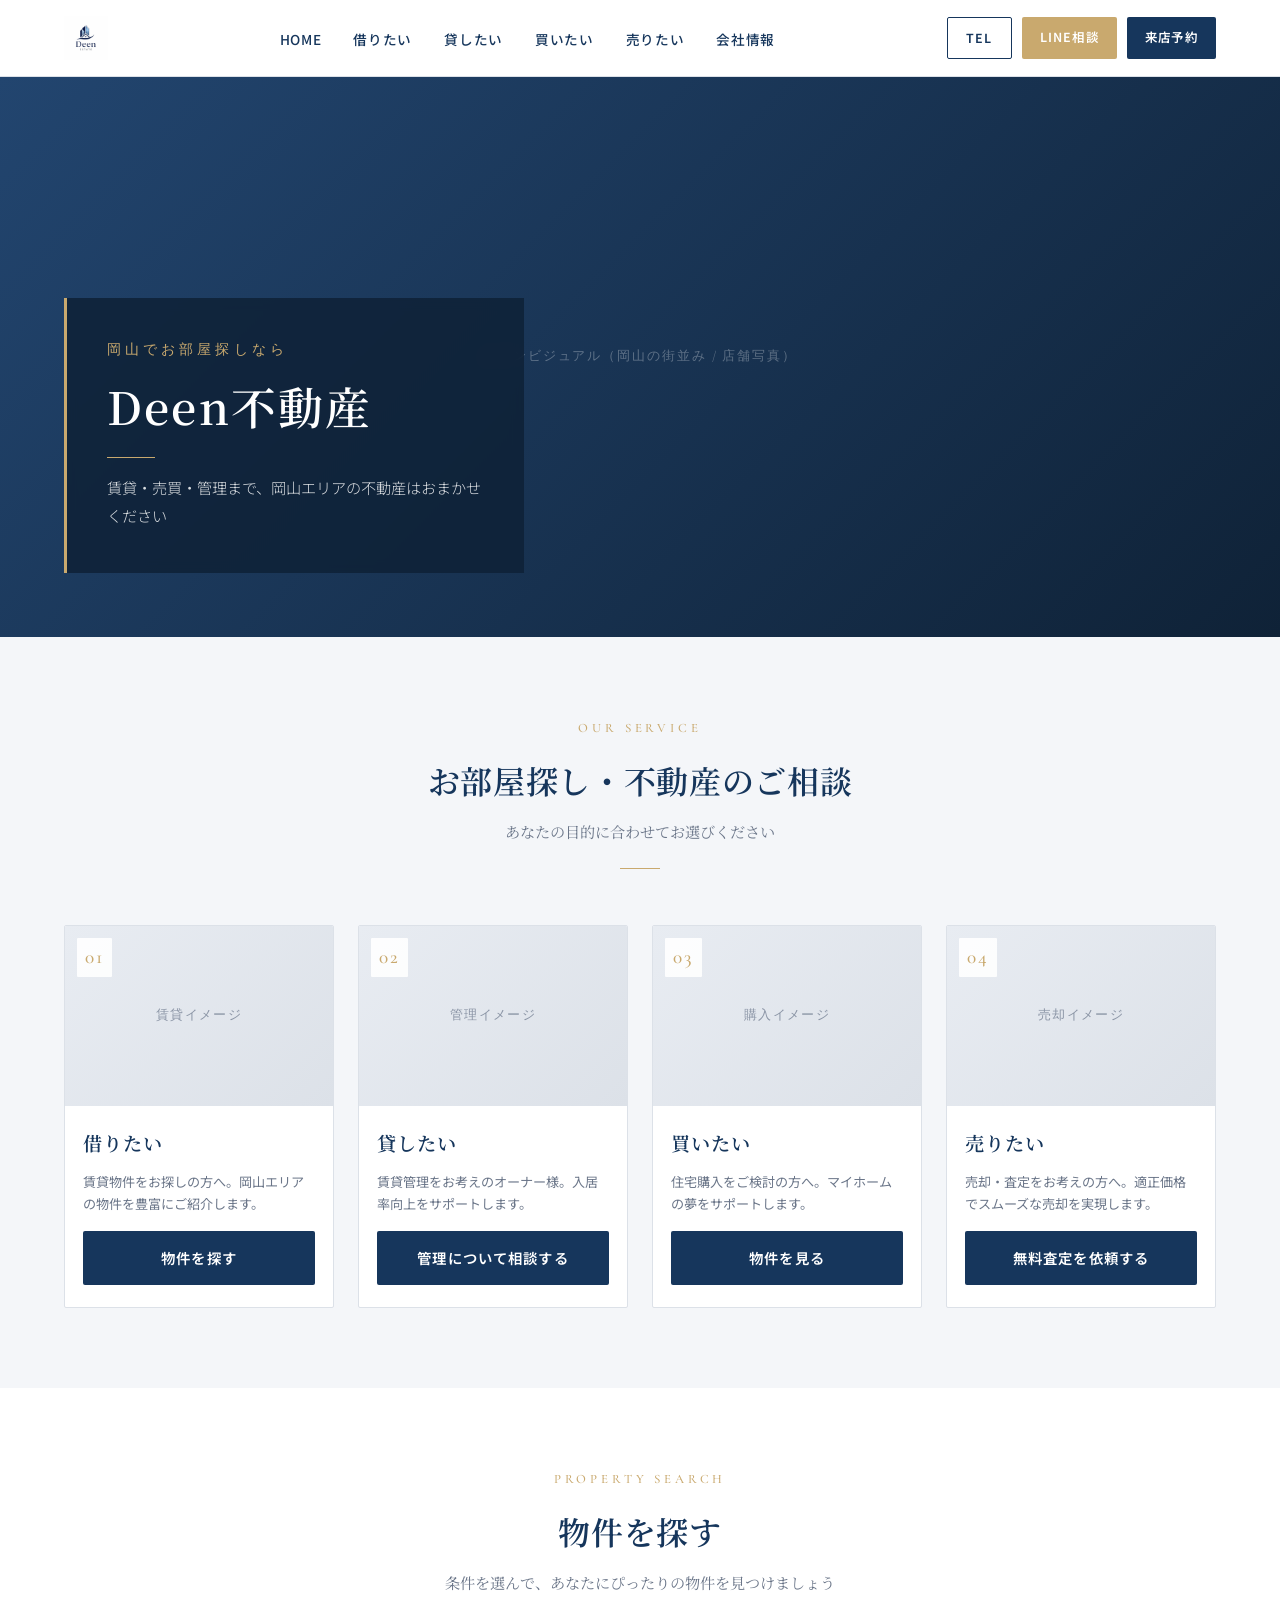
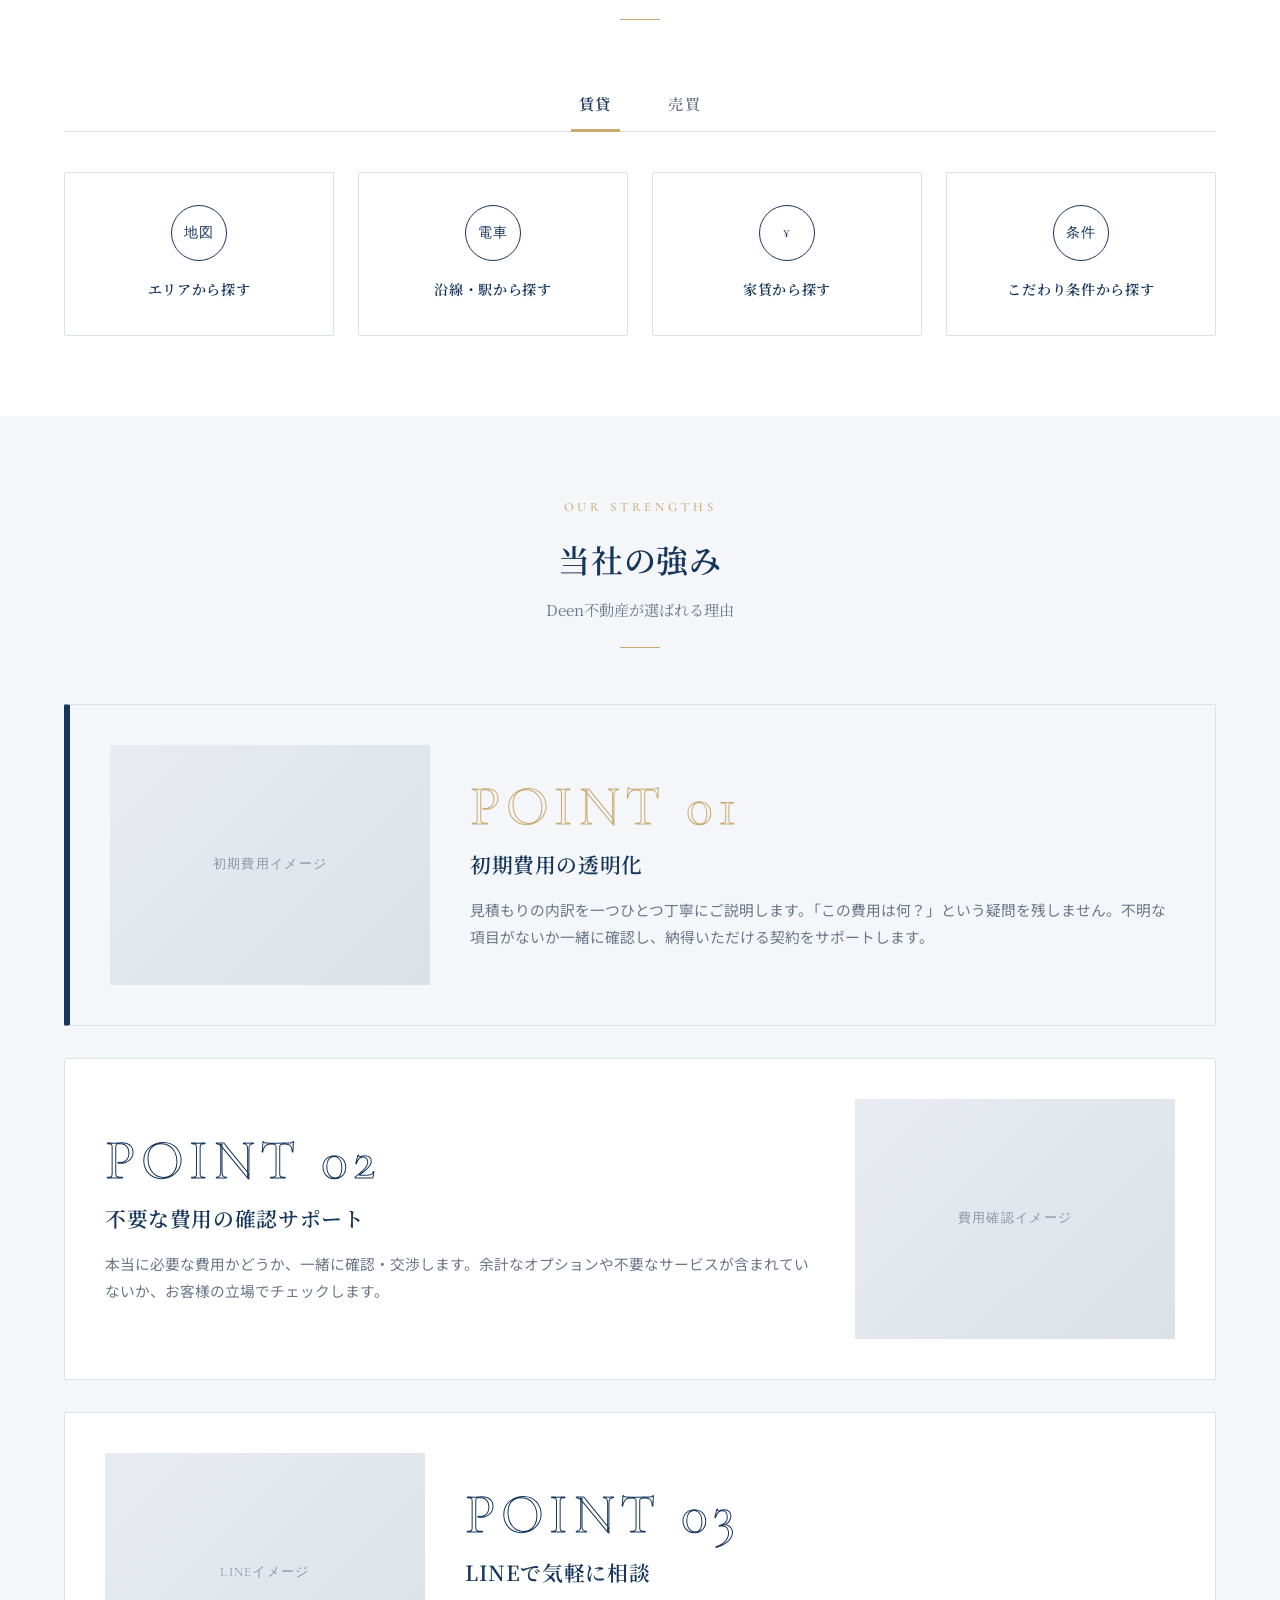
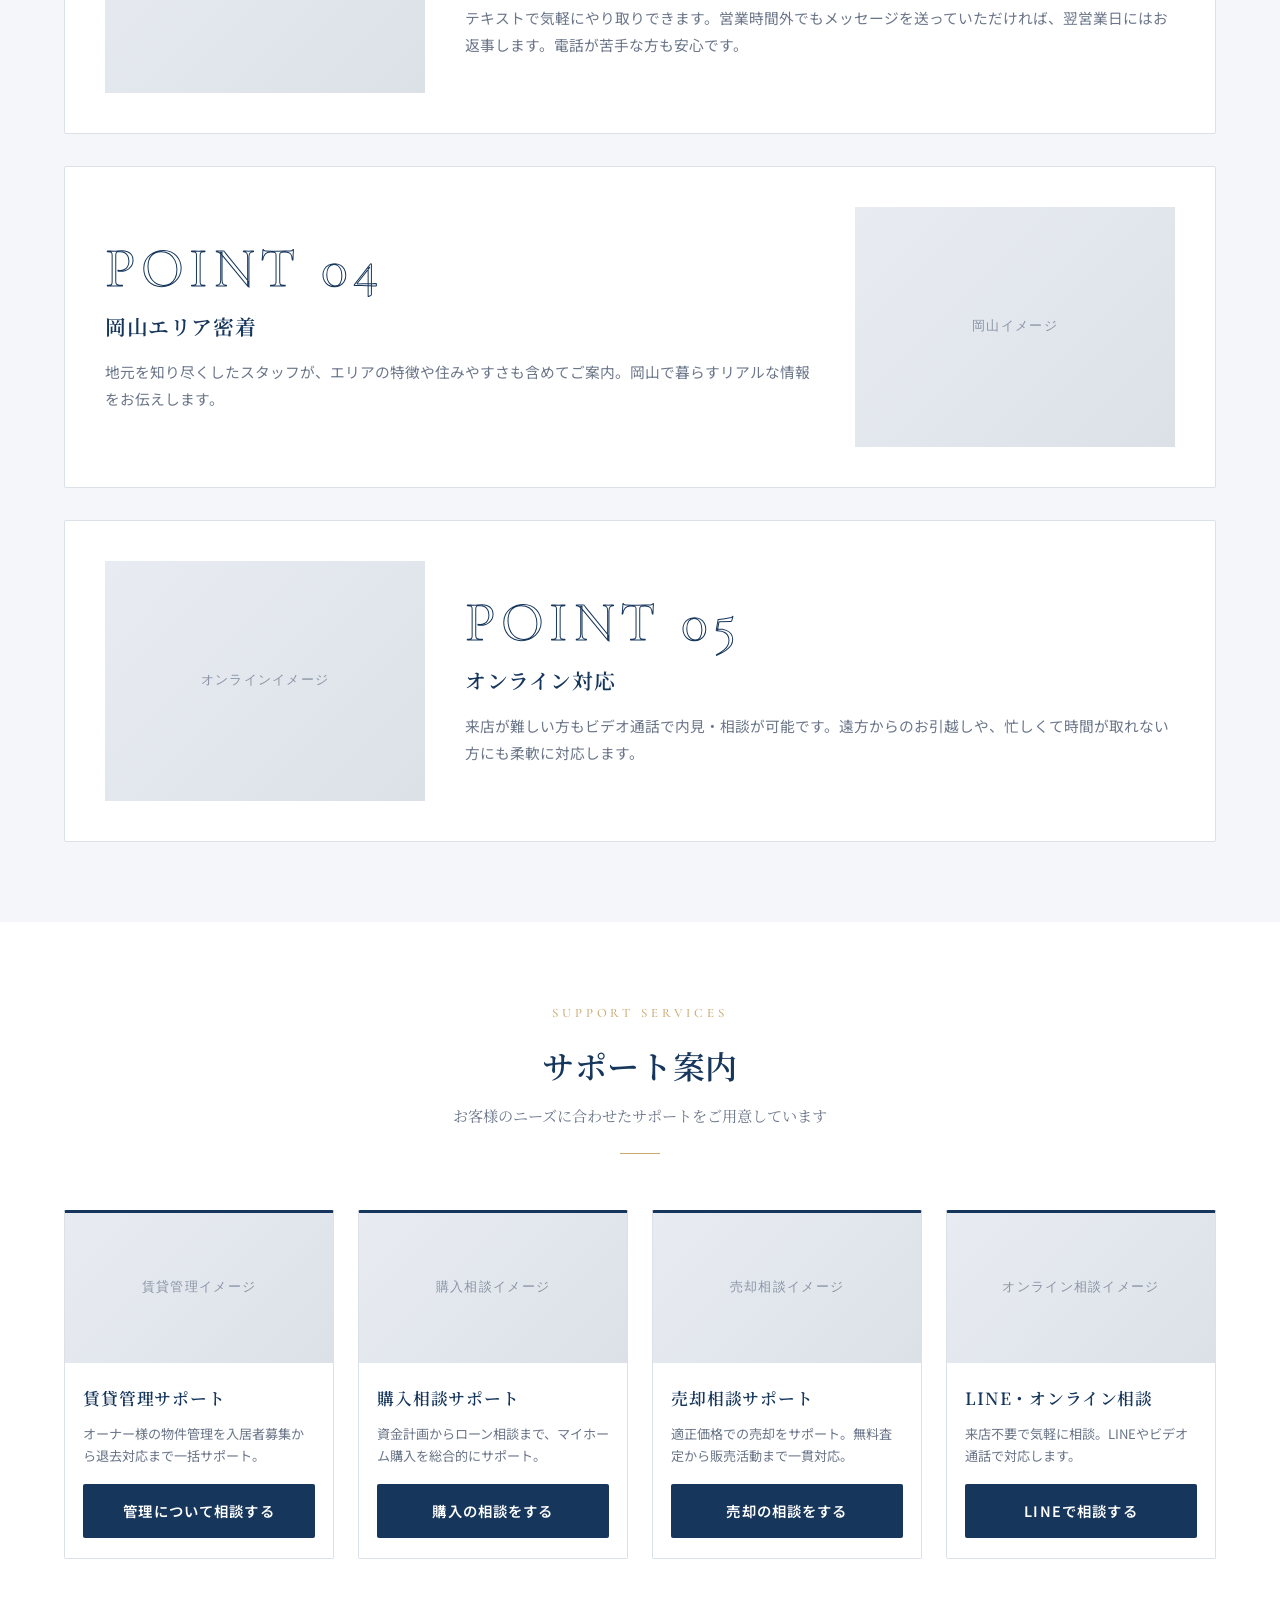
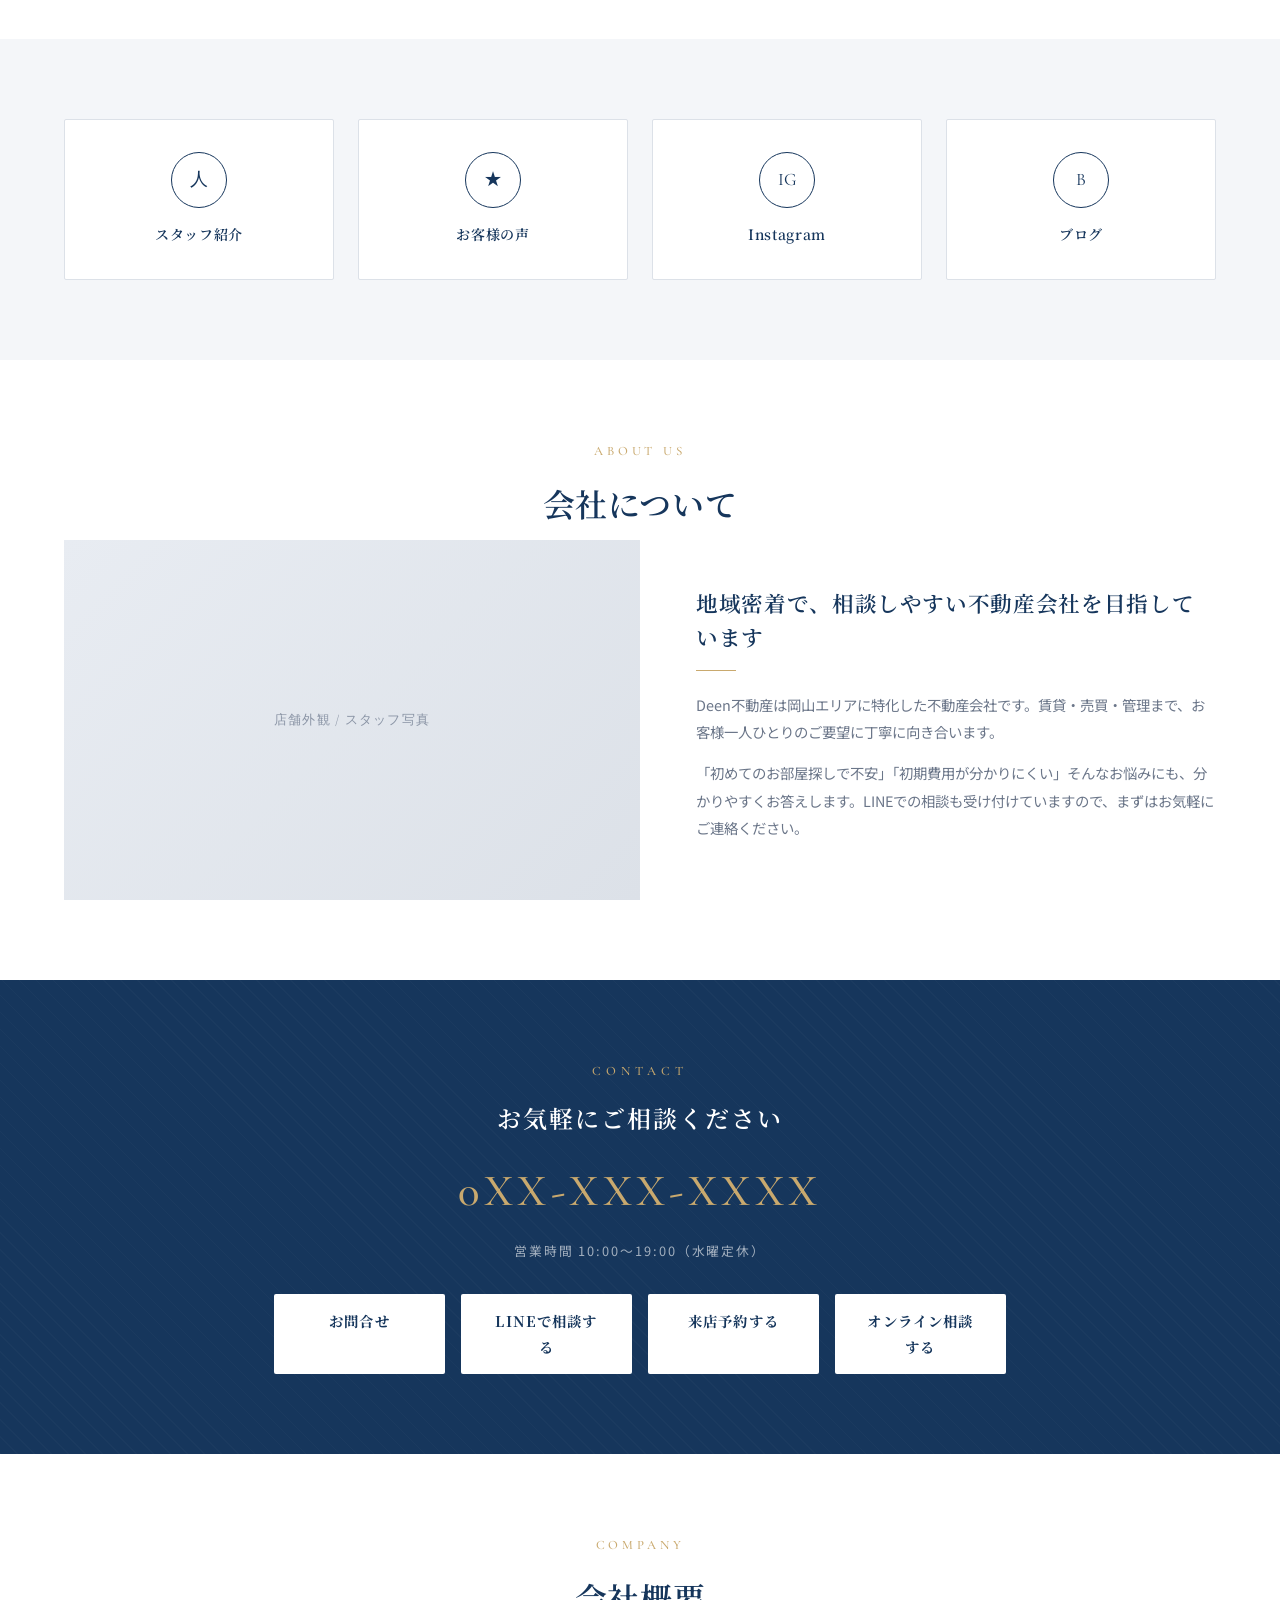
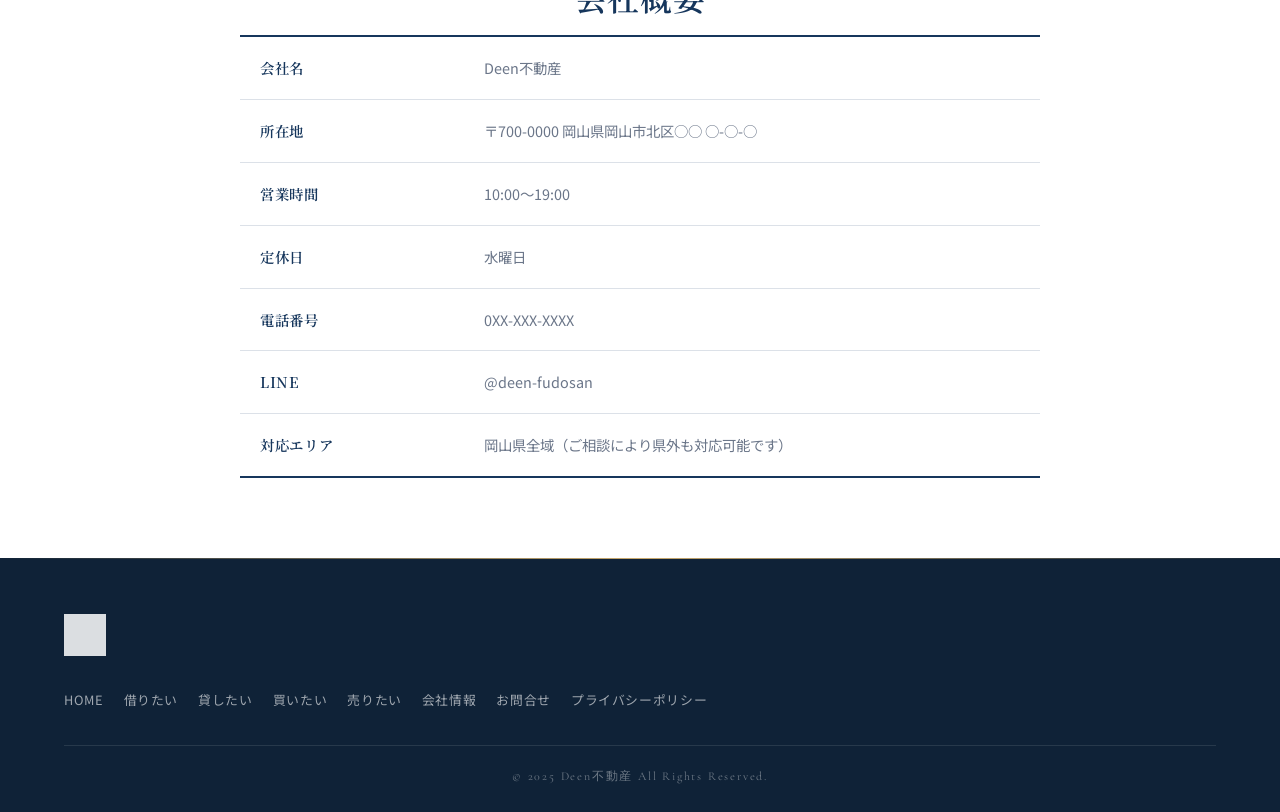
==== index.html @ 6f4b0ab5 "Deen不動産HPフェーズ2完了：Pattern A デザイン全ページ適用 - モノクロワイヤーフレーム（フェーズ1）をベースに、Pattern A「信頼の紺」Corporate Navyデザインを全" ====
<!DOCTYPE html>
<html lang="ja">
<head>
  <meta charset="UTF-8">
  <meta name="viewport" content="width=device-width, initial-scale=1.0">
  <title>Deen不動産 | 岡山エリアの賃貸・売買・管理</title>
  <meta name="description" content="岡山エリア特化の不動産会社Deen不動産。賃貸・売買・管理まで、初期費用の透明化とLINEで気軽に相談できる安心サポート。">
  <link rel="preconnect" href="https://fonts.googleapis.com">
  <link rel="preconnect" href="https://fonts.gstatic.com" crossorigin>
  <link href="https://fonts.googleapis.com/css2?family=Cormorant+Garamond:wght@400;500;600&family=Noto+Sans+JP:wght@300;400;500;700&family=Noto+Serif+JP:wght@400;500;600;700&display=swap" rel="stylesheet">
  <link rel="stylesheet" href="css/style.css">
</head>
<body>

  <!-- ========== HEADER ========== -->
  <header class="header">
    <input type="checkbox" id="hamburger" class="hamburger-toggle">
    <div class="header__inner">
      <a href="index.html" class="header__logo">
        <img src="logo.jpg" alt="Deen不動産">
      </a>
      <nav class="header__nav">
        <ul>
          <li><a href="index.html">HOME</a></li>
          <li><a href="rent.html">借りたい</a></li>
          <li><a href="#">貸したい</a></li>
          <li><a href="buy.html">買いたい</a></li>
          <li><a href="sell.html">売りたい</a></li>
          <li><a href="#company">会社情報</a></li>
        </ul>
      </nav>
      <div class="header__cta">
        <div class="header__cta-list">
          <a href="tel:0000000000" class="btn btn--small btn--secondary">TEL</a>
          <a href="#" class="btn btn--small btn--primary">LINE相談</a>
          <a href="contact.html" class="btn btn--small btn--primary">来店予約</a>
        </div>
      </div>
      <label for="hamburger" class="hamburger-label">
        <span></span>
        <span></span>
        <span></span>
      </label>
    </div>
    <!-- Mobile menu -->
    <div class="mobile-menu">
      <ul class="mobile-menu__nav">
        <li><a href="index.html">HOME</a></li>
        <li><a href="rent.html">借りたい</a></li>
        <li><a href="#">貸したい</a></li>
        <li><a href="buy.html">買いたい</a></li>
        <li><a href="sell.html">売りたい</a></li>
        <li><a href="#company">会社情報</a></li>
      </ul>
      <div class="mobile-menu__cta">
        <a href="tel:0000000000" class="btn btn--secondary">電話で問い合わせる</a>
        <a href="#" class="btn btn--primary">LINEで相談する</a>
        <a href="contact.html" class="btn btn--primary">来店予約する</a>
      </div>
    </div>
  </header>

  <!-- ========== HERO / FIRST VIEW ========== -->
  <section class="hero">
    <div class="hero__image placeholder">メインビジュアル（岡山の街並み / 店舗写真）</div>
    <div class="hero__overlay">
      <p class="hero__catch">岡山でお部屋探しなら</p>
      <h1 class="hero__title">Deen不動産</h1>
      <p class="hero__sub">賃貸・売買・管理まで、岡山エリアの不動産はおまかせください</p>
    </div>
  </section>

  <!-- ========== SELECTION (4 cards) ========== -->
  <section class="section--gray" id="selection">
    <div class="container">
      <h2 class="section-title" data-en="Our Service">お部屋探し・不動産のご相談</h2>
      <p class="section-subtitle">あなたの目的に合わせてお選びください</p>
      <div class="selection__grid">
        <!-- 借りたい -->
        <div class="selection__card">
          <div class="selection__card-image placeholder">賃貸イメージ</div>
          <div class="selection__card-body">
            <h3 class="selection__card-title">借りたい</h3>
            <p class="selection__card-desc">賃貸物件をお探しの方へ。岡山エリアの物件を豊富にご紹介します。</p>
            <a href="rent.html" class="btn btn--primary btn--block">物件を探す</a>
          </div>
        </div>
        <!-- 貸したい -->
        <div class="selection__card">
          <div class="selection__card-image placeholder">管理イメージ</div>
          <div class="selection__card-body">
            <h3 class="selection__card-title">貸したい</h3>
            <p class="selection__card-desc">賃貸管理をお考えのオーナー様。入居率向上をサポートします。</p>
            <a href="#" class="btn btn--primary btn--block">管理について相談する</a>
          </div>
        </div>
        <!-- 買いたい -->
        <div class="selection__card">
          <div class="selection__card-image placeholder">購入イメージ</div>
          <div class="selection__card-body">
            <h3 class="selection__card-title">買いたい</h3>
            <p class="selection__card-desc">住宅購入をご検討の方へ。マイホームの夢をサポートします。</p>
            <a href="buy.html" class="btn btn--primary btn--block">物件を見る</a>
          </div>
        </div>
        <!-- 売りたい -->
        <div class="selection__card">
          <div class="selection__card-image placeholder">売却イメージ</div>
          <div class="selection__card-body">
            <h3 class="selection__card-title">売りたい</h3>
            <p class="selection__card-desc">売却・査定をお考えの方へ。適正価格でスムーズな売却を実現します。</p>
            <a href="sell.html" class="btn btn--primary btn--block">無料査定を依頼する</a>
          </div>
        </div>
      </div>
    </div>
  </section>

  <!-- ========== PROPERTY SEARCH ========== -->
  <section class="section--white" id="search">
    <div class="container">
      <h2 class="section-title" data-en="Property Search">物件を探す</h2>
      <p class="section-subtitle">条件を選んで、あなたにぴったりの物件を見つけましょう</p>
      <!-- Tabs (static: 賃貸 active) -->
      <div class="search__tabs">
        <span class="search__tab search__tab--active">賃貸</span>
        <span class="search__tab search__tab--inactive">売買</span>
      </div>
      <div class="search__grid">
        <a href="rent.html" class="search__card">
          <div class="search__card-icon placeholder">地図</div>
          <p class="search__card-label">エリアから探す</p>
        </a>
        <a href="rent.html" class="search__card">
          <div class="search__card-icon placeholder">電車</div>
          <p class="search__card-label">沿線・駅から探す</p>
        </a>
        <a href="rent.html" class="search__card">
          <div class="search__card-icon placeholder">¥</div>
          <p class="search__card-label">家賃から探す</p>
        </a>
        <a href="rent.html" class="search__card">
          <div class="search__card-icon placeholder">条件</div>
          <p class="search__card-label">こだわり条件から探す</p>
        </a>
      </div>
    </div>
  </section>

  <!-- ========== STRENGTHS ========== -->
  <section class="section--gray" id="strengths">
    <div class="container">
      <h2 class="section-title" data-en="Our Strengths">当社の強み</h2>
      <p class="section-subtitle">Deen不動産が選ばれる理由</p>
      <div class="strengths__list">
        <!-- 1: Primary -->
        <div class="strength-item strength-item--primary">
          <div class="strength-item__image placeholder">初期費用イメージ</div>
          <div class="strength-item__body">
            <p class="strength-item__number">POINT 01</p>
            <h3 class="strength-item__title">初期費用の透明化</h3>
            <p class="strength-item__desc">見積もりの内訳を一つひとつ丁寧にご説明します。「この費用は何？」という疑問を残しません。不明な項目がないか一緒に確認し、納得いただける契約をサポートします。</p>
          </div>
        </div>
        <!-- 2 -->
        <div class="strength-item">
          <div class="strength-item__image placeholder">費用確認イメージ</div>
          <div class="strength-item__body">
            <p class="strength-item__number">POINT 02</p>
            <h3 class="strength-item__title">不要な費用の確認サポート</h3>
            <p class="strength-item__desc">本当に必要な費用かどうか、一緒に確認・交渉します。余計なオプションや不要なサービスが含まれていないか、お客様の立場でチェックします。</p>
          </div>
        </div>
        <!-- 3 -->
        <div class="strength-item">
          <div class="strength-item__image placeholder">LINEイメージ</div>
          <div class="strength-item__body">
            <p class="strength-item__number">POINT 03</p>
            <h3 class="strength-item__title">LINEで気軽に相談</h3>
            <p class="strength-item__desc">テキストで気軽にやり取りできます。営業時間外でもメッセージを送っていただければ、翌営業日にはお返事します。電話が苦手な方も安心です。</p>
          </div>
        </div>
        <!-- 4 -->
        <div class="strength-item">
          <div class="strength-item__image placeholder">岡山イメージ</div>
          <div class="strength-item__body">
            <p class="strength-item__number">POINT 04</p>
            <h3 class="strength-item__title">岡山エリア密着</h3>
            <p class="strength-item__desc">地元を知り尽くしたスタッフが、エリアの特徴や住みやすさも含めてご案内。岡山で暮らすリアルな情報をお伝えします。</p>
          </div>
        </div>
        <!-- 5 -->
        <div class="strength-item">
          <div class="strength-item__image placeholder">オンラインイメージ</div>
          <div class="strength-item__body">
            <p class="strength-item__number">POINT 05</p>
            <h3 class="strength-item__title">オンライン対応</h3>
            <p class="strength-item__desc">来店が難しい方もビデオ通話で内見・相談が可能です。遠方からのお引越しや、忙しくて時間が取れない方にも柔軟に対応します。</p>
          </div>
        </div>
      </div>
    </div>
  </section>

  <!-- ========== SUPPORT ========== -->
  <section class="section--white" id="support">
    <div class="container">
      <h2 class="section-title" data-en="Support Services">サポート案内</h2>
      <p class="section-subtitle">お客様のニーズに合わせたサポートをご用意しています</p>
      <div class="support__grid">
        <div class="support__card">
          <div class="support__card-image placeholder">賃貸管理イメージ</div>
          <div class="support__card-body">
            <h3 class="support__card-title">賃貸管理サポート</h3>
            <p class="support__card-desc">オーナー様の物件管理を入居者募集から退去対応まで一括サポート。</p>
            <a href="#" class="btn btn--primary btn--block">管理について相談する</a>
          </div>
        </div>
        <div class="support__card">
          <div class="support__card-image placeholder">購入相談イメージ</div>
          <div class="support__card-body">
            <h3 class="support__card-title">購入相談サポート</h3>
            <p class="support__card-desc">資金計画からローン相談まで、マイホーム購入を総合的にサポート。</p>
            <a href="buy.html" class="btn btn--primary btn--block">購入の相談をする</a>
          </div>
        </div>
        <div class="support__card">
          <div class="support__card-image placeholder">売却相談イメージ</div>
          <div class="support__card-body">
            <h3 class="support__card-title">売却相談サポート</h3>
            <p class="support__card-desc">適正価格での売却をサポート。無料査定から販売活動まで一貫対応。</p>
            <a href="sell.html" class="btn btn--primary btn--block">売却の相談をする</a>
          </div>
        </div>
        <div class="support__card">
          <div class="support__card-image placeholder">オンライン相談イメージ</div>
          <div class="support__card-body">
            <h3 class="support__card-title">LINE・オンライン相談</h3>
            <p class="support__card-desc">来店不要で気軽に相談。LINEやビデオ通話で対応します。</p>
            <a href="#" class="btn btn--primary btn--block">LINEで相談する</a>
          </div>
        </div>
      </div>
    </div>
  </section>

  <!-- ========== LINK BUTTONS ========== -->
  <section class="section--gray" id="links">
    <div class="container">
      <div class="links__grid">
        <a href="#" class="links__item">
          <div class="links__icon">人</div>
          <p class="links__label">スタッフ紹介</p>
        </a>
        <a href="#" class="links__item">
          <div class="links__icon">★</div>
          <p class="links__label">お客様の声</p>
        </a>
        <a href="#" class="links__item">
          <div class="links__icon">IG</div>
          <p class="links__label">Instagram</p>
        </a>
        <a href="#" class="links__item">
          <div class="links__icon">B</div>
          <p class="links__label">ブログ</p>
        </a>
      </div>
    </div>
  </section>

  <!-- ========== ABOUT ========== -->
  <section class="section--white" id="about">
    <div class="container">
      <h2 class="section-title" data-en="About Us">会社について</h2>
      <div class="about__inner">
        <div class="about__image placeholder">店舗外観 / スタッフ写真</div>
        <div class="about__text">
          <h3>地域密着で、相談しやすい不動産会社を目指しています</h3>
          <p>Deen不動産は岡山エリアに特化した不動産会社です。賃貸・売買・管理まで、お客様一人ひとりのご要望に丁寧に向き合います。</p>
          <p>「初めてのお部屋探しで不安」「初期費用が分かりにくい」そんなお悩みにも、分かりやすくお答えします。LINEでの相談も受け付けていますので、まずはお気軽にご連絡ください。</p>
        </div>
      </div>
    </div>
  </section>

  <!-- ========== CTA ========== -->
  <section class="cta" id="cta">
    <div class="container">
      <h2 class="cta__heading">お気軽にご相談ください</h2>
      <p class="cta__phone">0XX-XXX-XXXX</p>
      <p class="cta__hours">営業時間 10:00〜19:00（水曜定休）</p>
      <div class="cta__buttons">
        <a href="contact.html" class="btn btn--white">お問合せ</a>
        <a href="#" class="btn btn--white">LINEで相談する</a>
        <a href="contact.html" class="btn btn--white">来店予約する</a>
        <a href="#" class="btn btn--white">オンライン相談する</a>
      </div>
    </div>
  </section>

  <!-- ========== COMPANY INFO ========== -->
  <section class="section--white" id="company">
    <div class="container">
      <h2 class="section-title" data-en="Company">会社概要</h2>
      <table class="company-table">
        <tr>
          <th>会社名</th>
          <td>Deen不動産</td>
        </tr>
        <tr>
          <th>所在地</th>
          <td>〒700-0000 岡山県岡山市北区○○ ○-○-○</td>
        </tr>
        <tr>
          <th>営業時間</th>
          <td>10:00〜19:00</td>
        </tr>
        <tr>
          <th>定休日</th>
          <td>水曜日</td>
        </tr>
        <tr>
          <th>電話番号</th>
          <td>0XX-XXX-XXXX</td>
        </tr>
        <tr>
          <th>LINE</th>
          <td>@deen-fudosan</td>
        </tr>
        <tr>
          <th>対応エリア</th>
          <td>岡山県全域（ご相談により県外も対応可能です）</td>
        </tr>
      </table>
    </div>
  </section>

  <!-- ========== FOOTER ========== -->
  <footer class="footer">
    <div class="footer__inner">
      <div class="footer__logo">
        <img src="logo.jpg" alt="Deen不動産">
      </div>
      <nav class="footer__nav">
        <ul>
          <li><a href="index.html">HOME</a></li>
          <li><a href="rent.html">借りたい</a></li>
          <li><a href="#">貸したい</a></li>
          <li><a href="buy.html">買いたい</a></li>
          <li><a href="sell.html">売りたい</a></li>
          <li><a href="#company">会社情報</a></li>
          <li><a href="contact.html">お問合せ</a></li>
          <li><a href="#">プライバシーポリシー</a></li>
        </ul>
      </nav>
      <p class="footer__copy">&copy; 2025 Deen不動産 All Rights Reserved.</p>
    </div>
  </footer>

</body>
</html>
---- css/style.css ----
/* ========================================
   Deen不動産 - Pattern A「信頼の紺」Corporate Navy
   Phase 2: Design applied (全ページ統一)
   ======================================== */

:root {
  --bg: #FFFFFF;
  --bg-secondary: #F4F6F9;
  --text: #1A2B44;
  --text-muted: #6B7689;
  --navy: #16365C;
  --navy-dark: #0F2237;
  --gold: #C9A96E;
  --gold-dark: #A8854B;
  --border: #DCE1E8;
}

*, *::before, *::after {
  box-sizing: border-box;
  margin: 0;
  padding: 0;
}

html {
  scroll-behavior: smooth;
  font-size: 16px;
}

body {
  font-family: "Noto Sans JP", "Hiragino Kaku Gothic ProN", "Meiryo", sans-serif;
  line-height: 1.8;
  color: var(--text);
  background: var(--bg);
  font-weight: 400;
  -webkit-font-smoothing: antialiased;
}

a {
  color: var(--text);
  text-decoration: none;
}

ul, ol {
  list-style: none;
}

img {
  max-width: 100%;
  height: auto;
  display: block;
}

/* --- Utility --- */
.container {
  max-width: 1200px;
  margin: 0 auto;
  padding: 0 24px;
}

.section-title {
  font-family: "Noto Serif JP", "Yu Mincho", "游明朝", serif;
  font-size: 1.75rem;
  font-weight: 600;
  text-align: center;
  color: var(--navy);
  letter-spacing: 0.02em;
  margin-bottom: 8px;
  position: relative;
}

/* English eyebrow label above section titles */
.section--white .container > .section-title::before,
.section--gray .container > .section-title::before {
  content: attr(data-en);
  display: block;
  font-family: "Cormorant Garamond", serif;
  font-size: 0.8rem;
  font-weight: 500;
  color: var(--gold);
  letter-spacing: 0.3em;
  margin-bottom: 12px;
  text-transform: uppercase;
}

.section-subtitle {
  font-family: "Noto Serif JP", serif;
  font-size: 0.95rem;
  text-align: center;
  color: var(--text-muted);
  margin-bottom: 56px;
  position: relative;
  padding-bottom: 24px;
}

.section-subtitle::after {
  content: "";
  position: absolute;
  bottom: 0;
  left: 50%;
  transform: translateX(-50%);
  width: 40px;
  height: 1px;
  background: var(--gold);
}

.section--white {
  background: var(--bg);
  padding: 80px 0;
}

.section--gray {
  background: var(--bg-secondary);
  padding: 80px 0;
}

.placeholder {
  background: linear-gradient(135deg, #E8ECF2 0%, #DCE1E8 100%);
  display: flex;
  align-items: center;
  justify-content: center;
  color: #8A94A5;
  font-size: 0.8rem;
  border-radius: 2px;
  overflow: hidden;
  font-family: "Cormorant Garamond", serif;
  letter-spacing: 0.1em;
}

/* --- Buttons --- */
.btn {
  display: inline-block;
  padding: 14px 28px;
  border-radius: 2px;
  font-size: 0.9rem;
  font-weight: 600;
  text-align: center;
  cursor: pointer;
  transition: all 0.25s ease;
  border: none;
  letter-spacing: 0.08em;
  font-family: inherit;
}

.btn:hover {
  transform: translateY(-1px);
  box-shadow: 0 6px 20px rgba(22, 54, 92, 0.18);
}

.btn--primary {
  background: var(--navy);
  color: #fff;
}

.btn--primary:hover {
  background: var(--navy-dark);
}

.btn--secondary {
  background: transparent;
  color: var(--navy);
  border: 1.5px solid var(--navy);
}

.btn--secondary:hover {
  background: var(--navy);
  color: #fff;
}

.btn--white {
  background: #fff;
  color: var(--navy);
  font-weight: 700;
  font-family: "Noto Serif JP", serif;
}

.btn--white:hover {
  background: var(--gold);
  color: #fff;
}

.btn--block {
  display: block;
  width: 100%;
}

.btn--small {
  padding: 9px 18px;
  font-size: 0.78rem;
  letter-spacing: 0.1em;
}

/* ========================================
   HEADER
   ======================================== */
.header {
  position: sticky;
  top: 0;
  z-index: 100;
  background: rgba(255, 255, 255, 0.98);
  backdrop-filter: blur(8px);
  border-bottom: 1px solid var(--border);
}

.header__inner {
  display: flex;
  align-items: center;
  justify-content: space-between;
  max-width: 1200px;
  margin: 0 auto;
  padding: 16px 24px;
}

.header__logo img {
  height: 44px;
  width: auto;
  filter: none;
}

.header__nav { display: none; }

.header__nav ul {
  display: flex;
  gap: 32px;
}

.header__nav a {
  font-size: 0.85rem;
  font-weight: 500;
  color: var(--navy);
  padding: 6px 0;
  position: relative;
  letter-spacing: 0.05em;
  transition: color 0.2s;
}

.header__nav a::after {
  content: "";
  position: absolute;
  left: 0;
  bottom: 0;
  width: 0;
  height: 2px;
  background: var(--gold);
  transition: width 0.3s ease;
}

.header__nav a:hover::after { width: 100%; }

.header__cta { display: none; }

.header__cta-list {
  display: flex;
  gap: 10px;
}

/* LINE button gets special gold treatment */
.header__cta .btn--primary:nth-child(2) {
  background: var(--gold);
  color: #fff;
}
.header__cta .btn--primary:nth-child(2):hover {
  background: var(--gold-dark);
}

/* Hamburger */
.hamburger-toggle { display: none; }

.hamburger-label {
  display: flex;
  flex-direction: column;
  justify-content: center;
  align-items: center;
  width: 40px;
  height: 40px;
  cursor: pointer;
  gap: 6px;
}

.hamburger-label span {
  display: block;
  width: 26px;
  height: 1.5px;
  background: var(--navy);
  transition: all 0.3s;
}

.mobile-menu {
  display: none;
  background: #fff;
  border-top: 1px solid var(--border);
  padding: 24px;
}

.hamburger-toggle:checked ~ .mobile-menu { display: block; }

.mobile-menu__nav { margin-bottom: 20px; }

.mobile-menu__nav li {
  border-bottom: 1px solid var(--border);
}

.mobile-menu__nav a {
  display: block;
  padding: 14px 0;
  font-size: 0.95rem;
  font-family: "Noto Serif JP", serif;
  color: var(--navy);
}

.mobile-menu__cta {
  display: flex;
  flex-direction: column;
  gap: 10px;
}

/* ========================================
   HERO
   ======================================== */
.hero {
  position: relative;
  overflow: hidden;
  background: var(--navy);
}

.hero__image {
  width: 100%;
  height: 420px;
  background: linear-gradient(135deg, #22456F 0%, #0F2237 100%);
  color: rgba(255, 255, 255, 0.3);
  font-family: "Cormorant Garamond", serif;
  letter-spacing: 0.15em;
  border-radius: 0;
}

.hero__overlay {
  position: absolute;
  bottom: 0;
  left: 0;
  right: 0;
  background: rgba(15, 34, 55, 0.85);
  backdrop-filter: blur(6px);
  padding: 32px 24px;
  color: #fff;
  border-left: 3px solid var(--gold);
}

.hero__catch {
  font-family: "Cormorant Garamond", serif;
  font-size: 0.85rem;
  font-weight: 500;
  color: var(--gold);
  letter-spacing: 0.3em;
  margin-bottom: 12px;
  text-transform: uppercase;
}

.hero__title {
  font-family: "Noto Serif JP", serif;
  font-size: 2.25rem;
  font-weight: 600;
  letter-spacing: 0.05em;
  margin-bottom: 16px;
  line-height: 1.4;
}

.hero__title::after {
  content: "";
  display: block;
  width: 48px;
  height: 1px;
  background: var(--gold);
  margin-top: 20px;
}

.hero__sub {
  font-size: 0.9rem;
  opacity: 0.85;
  font-weight: 300;
  line-height: 1.8;
}

/* ========================================
   PAGE HEADER (sub pages)
   ======================================== */
.page-header {
  background: var(--navy);
  color: #fff;
  padding: 56px 24px 48px;
  text-align: center;
  position: relative;
  overflow: hidden;
}

.page-header::before {
  content: "";
  position: absolute;
  inset: 0;
  background-image: repeating-linear-gradient(
    45deg,
    rgba(255, 255, 255, 0.02) 0px,
    rgba(255, 255, 255, 0.02) 1px,
    transparent 1px,
    transparent 12px
  );
  pointer-events: none;
}

.page-header > * { position: relative; z-index: 1; }

.page-header__title {
  font-family: "Noto Serif JP", serif;
  font-size: 1.8rem;
  font-weight: 600;
  letter-spacing: 0.08em;
  margin-bottom: 18px;
  color: #fff;
  position: relative;
  padding-bottom: 16px;
  display: inline-block;
}

.page-header__title::before {
  content: attr(data-en);
  display: block;
  font-family: "Cormorant Garamond", serif;
  font-size: 0.75rem;
  font-weight: 500;
  color: var(--gold);
  letter-spacing: 0.4em;
  margin-bottom: 10px;
  text-transform: uppercase;
}

.page-header__title::after {
  content: "";
  position: absolute;
  bottom: 0;
  left: 50%;
  transform: translateX(-50%);
  width: 32px;
  height: 1px;
  background: var(--gold);
}

.page-header__breadcrumb {
  font-size: 0.78rem;
  color: rgba(255, 255, 255, 0.55);
  letter-spacing: 0.1em;
  font-family: "Cormorant Garamond", serif;
  margin-top: 12px;
}

.page-header__breadcrumb a {
  color: rgba(255, 255, 255, 0.75);
  transition: color 0.2s;
}

.page-header__breadcrumb a:hover {
  color: var(--gold);
}

/* ========================================
   SELECTION
   ======================================== */
.selection__grid {
  display: grid;
  grid-template-columns: 1fr 1fr;
  gap: 20px;
}

.selection__card {
  background: #fff;
  border: 1px solid var(--border);
  border-radius: 2px;
  overflow: hidden;
  transition: all 0.3s ease;
  position: relative;
}

.selection__card::before {
  content: "0" counter(card-count);
  counter-increment: card-count;
  position: absolute;
  top: 12px;
  left: 12px;
  z-index: 2;
  font-family: "Cormorant Garamond", serif;
  font-size: 1.2rem;
  color: var(--gold);
  font-weight: 500;
  letter-spacing: 0.1em;
  background: rgba(255, 255, 255, 0.9);
  padding: 2px 8px;
  border-radius: 1px;
}

.selection__grid { counter-reset: card-count; }

.selection__card:hover {
  border-color: var(--navy);
  box-shadow: 0 10px 30px rgba(22, 54, 92, 0.1);
  transform: translateY(-2px);
}

.selection__card-image {
  width: 100%;
  height: 160px;
  border-radius: 0;
}

.selection__card-body {
  padding: 20px 18px 22px;
}

.selection__card-title {
  font-family: "Noto Serif JP", serif;
  font-size: 1.2rem;
  font-weight: 600;
  margin-bottom: 10px;
  color: var(--navy);
  letter-spacing: 0.05em;
}

.selection__card-desc {
  font-size: 0.82rem;
  color: var(--text-muted);
  margin-bottom: 16px;
  line-height: 1.7;
}

.selection__card .btn {
  width: 100%;
}

/* ========================================
   SEARCH
   ======================================== */
.search__tabs {
  display: flex;
  justify-content: center;
  margin-bottom: 40px;
  gap: 40px;
  border-bottom: 1px solid var(--border);
}

.search__tab {
  padding: 14px 8px;
  font-size: 0.95rem;
  font-weight: 600;
  font-family: "Noto Serif JP", serif;
  border: none;
  cursor: pointer;
  background: transparent;
  position: relative;
  letter-spacing: 0.1em;
}

.search__tab--active {
  color: var(--navy);
}

.search__tab--active::after {
  content: "";
  position: absolute;
  bottom: -1px;
  left: 0;
  right: 0;
  height: 3px;
  background: var(--gold);
}

.search__tab--inactive {
  color: var(--text-muted);
}

.search__grid {
  display: grid;
  grid-template-columns: 1fr 1fr;
  gap: 20px;
}

.search__card {
  background: #fff;
  border: 1px solid var(--border);
  border-radius: 2px;
  padding: 32px 16px;
  text-align: center;
  transition: all 0.25s ease;
  cursor: pointer;
}

.search__card:hover {
  border-color: var(--navy);
  transform: translateY(-2px);
  box-shadow: 0 6px 20px rgba(22, 54, 92, 0.08);
}

.search__card-icon {
  width: 56px;
  height: 56px;
  border-radius: 50%;
  margin: 0 auto 16px;
  border: 1px solid var(--navy);
  background: #fff;
  color: var(--navy);
  font-family: "Cormorant Garamond", serif;
  font-size: 0.9rem;
}

.search__card-label {
  font-size: 0.88rem;
  font-weight: 600;
  color: var(--navy);
  font-family: "Noto Serif JP", serif;
  letter-spacing: 0.05em;
}

/* ========================================
   STRENGTHS
   ======================================== */
.strengths__list {
  display: flex;
  flex-direction: column;
  gap: 32px;
}

.strength-item {
  background: #fff;
  border: 1px solid var(--border);
  border-radius: 2px;
  overflow: hidden;
  padding: 28px 24px;
  position: relative;
}

.strength-item--primary {
  border-left: 6px solid var(--navy);
  background: var(--bg-secondary);
}

.strength-item__image {
  width: 100%;
  height: 200px;
  margin-bottom: 20px;
  border-radius: 0;
}

.strength-item__number {
  font-family: "Cormorant Garamond", serif;
  font-size: 3.5rem;
  font-weight: 400;
  color: transparent;
  -webkit-text-stroke: 1px var(--navy);
  letter-spacing: 0.1em;
  line-height: 1;
  margin-bottom: 12px;
}

.strength-item--primary .strength-item__number {
  -webkit-text-stroke: 1px var(--gold);
}

.strength-item__title {
  font-family: "Noto Serif JP", serif;
  font-size: 1.3rem;
  font-weight: 600;
  margin-bottom: 12px;
  color: var(--navy);
  letter-spacing: 0.03em;
}

.strength-item__desc {
  font-size: 0.92rem;
  color: var(--text-muted);
  line-height: 1.9;
}

/* ========================================
   SUPPORT
   ======================================== */
.support__grid {
  display: grid;
  grid-template-columns: 1fr 1fr;
  gap: 20px;
}

.support__card {
  background: #fff;
  border: 1px solid var(--border);
  border-radius: 2px;
  overflow: hidden;
  border-top: 3px solid var(--navy);
  transition: all 0.3s ease;
}

.support__card:hover {
  border-top-color: var(--gold);
  box-shadow: 0 8px 24px rgba(22, 54, 92, 0.08);
  transform: translateY(-2px);
}

.support__card-image {
  width: 100%;
  height: 140px;
  border-radius: 0;
}

.support__card-body {
  padding: 20px 18px;
}

.support__card-title {
  font-family: "Noto Serif JP", serif;
  font-size: 1.05rem;
  font-weight: 600;
  margin-bottom: 10px;
  color: var(--navy);
  letter-spacing: 0.05em;
}

.support__card-desc {
  font-size: 0.82rem;
  color: var(--text-muted);
  margin-bottom: 16px;
  line-height: 1.7;
}

/* ========================================
   LINKS
   ======================================== */
.links__grid {
  display: grid;
  grid-template-columns: repeat(2, 1fr);
  gap: 20px;
}

.links__item {
  background: #fff;
  border: 1px solid var(--border);
  border-radius: 2px;
  padding: 32px 16px;
  text-align: center;
  transition: all 0.25s ease;
}

.links__item:hover {
  border-color: var(--navy);
  box-shadow: 0 6px 20px rgba(22, 54, 92, 0.1);
}

.links__icon {
  width: 56px;
  height: 56px;
  border-radius: 50%;
  border: 1px solid var(--navy);
  background: #fff;
  margin: 0 auto 14px;
  display: flex;
  align-items: center;
  justify-content: center;
  font-size: 1.1rem;
  color: var(--navy);
  font-family: "Cormorant Garamond", serif;
}

.links__label {
  font-size: 0.88rem;
  font-weight: 600;
  color: var(--navy);
  font-family: "Noto Serif JP", serif;
  letter-spacing: 0.05em;
}

/* ========================================
   ABOUT
   ======================================== */
.about__inner {
  display: flex;
  flex-direction: column;
  gap: 32px;
}

.about__image {
  width: 100%;
  height: 260px;
  border-radius: 0;
}

.about__text h3 {
  font-family: "Noto Serif JP", serif;
  font-size: 1.35rem;
  font-weight: 600;
  margin-bottom: 20px;
  color: var(--navy);
  letter-spacing: 0.03em;
  line-height: 1.6;
  position: relative;
  padding-bottom: 16px;
}

.about__text h3::after {
  content: "";
  position: absolute;
  bottom: 0;
  left: 0;
  width: 40px;
  height: 1px;
  background: var(--gold);
}

.about__text p {
  font-size: 0.9rem;
  color: var(--text-muted);
  margin-bottom: 14px;
  line-height: 1.9;
}

/* ========================================
   SEARCH FORM (rent/buy filter)
   ======================================== */
.search-form {
  background: #fff;
  border: 1px solid var(--border);
  border-top: 3px solid var(--navy);
  border-radius: 2px;
  padding: 32px 24px;
  max-width: 1000px;
  margin: 0 auto;
}

.search-form__row {
  display: grid;
  grid-template-columns: 1fr;
  gap: 20px;
  margin-bottom: 20px;
}

.search-form__row:last-of-type {
  margin-bottom: 28px;
}

.search-form__group {
  display: flex;
  flex-direction: column;
  gap: 8px;
}

.search-form__group label {
  font-family: "Noto Serif JP", serif;
  font-size: 0.85rem;
  font-weight: 600;
  color: var(--navy);
  letter-spacing: 0.05em;
}

.search-form select,
.search-form input,
.contact-form select,
.contact-form input,
.contact-form textarea {
  width: 100%;
  padding: 12px 14px;
  border: 1px solid var(--border);
  border-radius: 2px;
  font-size: 0.9rem;
  color: var(--text);
  background: #fff;
  font-family: inherit;
  transition: border-color 0.2s, box-shadow 0.2s;
  appearance: none;
  -webkit-appearance: none;
}

.search-form select,
.contact-form select {
  background-image: linear-gradient(45deg, transparent 50%, var(--navy) 50%),
    linear-gradient(135deg, var(--navy) 50%, transparent 50%);
  background-position: calc(100% - 18px) center, calc(100% - 12px) center;
  background-size: 6px 6px, 6px 6px;
  background-repeat: no-repeat;
  padding-right: 36px;
  cursor: pointer;
}

.search-form select:focus,
.search-form input:focus,
.contact-form select:focus,
.contact-form input:focus,
.contact-form textarea:focus {
  outline: none;
  border-color: var(--gold);
  box-shadow: 0 0 0 3px rgba(201, 169, 110, 0.15);
}

.search-form__actions,
.contact-form__actions {
  text-align: center;
  margin-top: 8px;
}

/* ========================================
   PROPERTY GRID (rent/buy)
   ======================================== */
.property-grid {
  display: grid;
  grid-template-columns: 1fr;
  gap: 20px;
  margin-bottom: 48px;
}

.property-card {
  background: #fff;
  border: 1px solid var(--border);
  border-top: 3px solid var(--navy);
  border-radius: 2px;
  overflow: hidden;
  transition: all 0.3s ease;
}

.property-card:hover {
  border-top-color: var(--gold);
  box-shadow: 0 10px 30px rgba(22, 54, 92, 0.1);
  transform: translateY(-2px);
}

.property-card__body {
  padding: 20px 18px 22px;
}

.property-card__name {
  font-family: "Noto Serif JP", serif;
  font-size: 1.1rem;
  font-weight: 600;
  color: var(--navy);
  margin-bottom: 10px;
  letter-spacing: 0.03em;
  line-height: 1.5;
}

.property-card__info {
  font-size: 0.82rem;
  color: var(--text-muted);
  margin-bottom: 14px;
  line-height: 1.8;
}

.property-card__price {
  font-family: "Cormorant Garamond", "Noto Serif JP", serif;
  font-size: 1.15rem;
  font-weight: 600;
  color: var(--gold-dark);
  letter-spacing: 0.03em;
  padding-top: 12px;
  border-top: 1px solid var(--border);
}

/* ========================================
   PAGINATION
   ======================================== */
.pagination {
  display: flex;
  justify-content: center;
  align-items: center;
  gap: 8px;
  flex-wrap: wrap;
}

.pagination__item {
  min-width: 40px;
  height: 40px;
  padding: 0 12px;
  display: inline-flex;
  align-items: center;
  justify-content: center;
  border: 1px solid var(--border);
  border-radius: 2px;
  font-family: "Cormorant Garamond", serif;
  font-size: 0.95rem;
  color: var(--navy);
  background: #fff;
  transition: all 0.2s ease;
  letter-spacing: 0.05em;
}

.pagination__item:hover {
  border-color: var(--gold);
  color: var(--gold-dark);
}

.pagination__item--active {
  background: var(--navy);
  border-color: var(--navy);
  color: #fff;
  pointer-events: none;
}

/* ========================================
   STEPS (sell flow)
   ======================================== */
.steps {
  display: flex;
  flex-direction: column;
  gap: 20px;
  max-width: 880px;
  margin: 0 auto;
  position: relative;
}

.step {
  background: #fff;
  border: 1px solid var(--border);
  border-radius: 2px;
  padding: 24px 20px;
  display: flex;
  gap: 20px;
  align-items: flex-start;
  position: relative;
  transition: all 0.3s ease;
}

.step:hover {
  border-color: var(--navy);
  box-shadow: 0 8px 24px rgba(22, 54, 92, 0.08);
}

.step__number {
  flex-shrink: 0;
  width: 56px;
  height: 56px;
  border-radius: 50%;
  background: var(--navy);
  color: #fff;
  font-family: "Cormorant Garamond", serif;
  font-size: 1.5rem;
  font-weight: 500;
  display: flex;
  align-items: center;
  justify-content: center;
  letter-spacing: 0.05em;
  position: relative;
}

.step__number::after {
  content: "";
  position: absolute;
  top: 50%;
  left: 50%;
  transform: translate(-50%, -50%);
  width: 64px;
  height: 64px;
  border: 1px solid var(--gold);
  border-radius: 50%;
  opacity: 0.4;
}

.step__content {
  flex: 1;
}

.step__title {
  font-family: "Noto Serif JP", serif;
  font-size: 1.1rem;
  font-weight: 600;
  color: var(--navy);
  margin-bottom: 8px;
  letter-spacing: 0.03em;
}

.step__desc {
  font-size: 0.88rem;
  color: var(--text-muted);
  line-height: 1.85;
}

/* ========================================
   MERIT CARDS (sell page)
   ======================================== */
.merit__grid {
  display: grid;
  grid-template-columns: 1fr;
  gap: 20px;
}

.merit__card {
  background: #fff;
  border: 1px solid var(--border);
  border-radius: 2px;
  padding: 32px 24px;
  position: relative;
  counter-increment: merit-count;
  transition: all 0.3s ease;
}

.merit__grid { counter-reset: merit-count; }

.merit__card::before {
  content: "0" counter(merit-count);
  position: absolute;
  top: 16px;
  right: 20px;
  font-family: "Cormorant Garamond", serif;
  font-size: 2rem;
  color: transparent;
  -webkit-text-stroke: 1px var(--gold);
  font-weight: 400;
  letter-spacing: 0.05em;
  line-height: 1;
}

.merit__card:hover {
  border-color: var(--navy);
  box-shadow: 0 8px 24px rgba(22, 54, 92, 0.08);
  transform: translateY(-2px);
}

.merit__card-title {
  font-family: "Noto Serif JP", serif;
  font-size: 1.15rem;
  font-weight: 600;
  color: var(--navy);
  margin-bottom: 14px;
  letter-spacing: 0.03em;
  padding-right: 48px;
  position: relative;
  padding-bottom: 12px;
}

.merit__card-title::after {
  content: "";
  position: absolute;
  bottom: 0;
  left: 0;
  width: 32px;
  height: 1px;
  background: var(--gold);
}

.merit__card-desc {
  font-size: 0.88rem;
  color: var(--text-muted);
  line-height: 1.9;
}

/* ========================================
   CONTACT FORM (sell / contact)
   ======================================== */
.contact-form {
  background: #fff;
  border: 1px solid var(--border);
  border-top: 3px solid var(--navy);
  border-radius: 2px;
  padding: 36px 28px;
  max-width: 760px;
  margin: 0 auto;
}

.contact-form__group {
  margin-bottom: 22px;
}

.contact-form__group label {
  display: block;
  font-family: "Noto Serif JP", serif;
  font-size: 0.9rem;
  font-weight: 600;
  color: var(--navy);
  letter-spacing: 0.05em;
  margin-bottom: 8px;
}

.contact-form textarea {
  min-height: 140px;
  resize: vertical;
  line-height: 1.8;
}

.required {
  display: inline-block;
  background: var(--gold);
  color: #fff;
  font-family: "Noto Sans JP", sans-serif;
  font-size: 0.68rem;
  font-weight: 500;
  padding: 2px 8px;
  border-radius: 1px;
  letter-spacing: 0.1em;
  margin-left: 8px;
  vertical-align: middle;
}

/* ========================================
   ALT CONTACT (contact page)
   ======================================== */
.alt-contact {
  display: grid;
  grid-template-columns: 1fr;
  gap: 16px;
  max-width: 880px;
  margin: 0 auto;
}

.alt-contact__item {
  background: #fff;
  border: 1px solid var(--border);
  border-left: 3px solid var(--navy);
  border-radius: 2px;
  padding: 20px 22px;
  display: flex;
  gap: 18px;
  align-items: center;
  transition: all 0.3s ease;
}

.alt-contact__item:hover {
  border-left-color: var(--gold);
  box-shadow: 0 6px 20px rgba(22, 54, 92, 0.08);
  transform: translateY(-1px);
}

.alt-contact__icon {
  flex-shrink: 0;
  width: 52px;
  height: 52px;
  border-radius: 50%;
  border: 1px solid var(--navy);
  background: #fff;
  color: var(--navy);
  font-family: "Cormorant Garamond", serif;
  font-size: 0.78rem;
  font-weight: 500;
  display: flex;
  align-items: center;
  justify-content: center;
  letter-spacing: 0.1em;
}

.alt-contact__text { flex: 1; }

.alt-contact__label {
  font-family: "Noto Serif JP", serif;
  font-size: 1rem;
  font-weight: 600;
  color: var(--navy);
  margin-bottom: 4px;
  letter-spacing: 0.03em;
}

.alt-contact__detail {
  font-size: 0.82rem;
  color: var(--text-muted);
  line-height: 1.7;
}

/* ========================================
   MAP PLACEHOLDER (contact)
   ======================================== */
.map-placeholder {
  width: 100%;
  height: 360px;
  background: linear-gradient(135deg, #E8ECF2 0%, #DCE1E8 100%);
  border: 1px solid var(--border);
  border-radius: 2px;
  display: flex;
  align-items: center;
  justify-content: center;
  color: #8A94A5;
  font-family: "Cormorant Garamond", serif;
  font-size: 0.9rem;
  letter-spacing: 0.15em;
}

/* ========================================
   CTA
   ======================================== */
.cta {
  background: var(--navy);
  color: #fff;
  padding: 80px 0;
  text-align: center;
  position: relative;
  overflow: hidden;
}

.cta::before {
  content: "";
  position: absolute;
  inset: 0;
  background-image: repeating-linear-gradient(
    45deg,
    rgba(255, 255, 255, 0.02) 0px,
    rgba(255, 255, 255, 0.02) 1px,
    transparent 1px,
    transparent 12px
  );
  pointer-events: none;
}

.cta > * { position: relative; z-index: 1; }

.cta__heading {
  font-family: "Noto Serif JP", serif;
  font-size: 1.5rem;
  font-weight: 600;
  margin-bottom: 12px;
  letter-spacing: 0.08em;
}

.cta__heading::before {
  content: "CONTACT";
  display: block;
  font-family: "Cormorant Garamond", serif;
  font-size: 0.8rem;
  color: var(--gold);
  letter-spacing: 0.4em;
  margin-bottom: 12px;
  font-weight: 500;
}

.cta__phone {
  font-family: "Cormorant Garamond", serif;
  font-size: 2.2rem;
  font-weight: 500;
  margin-bottom: 8px;
  letter-spacing: 0.1em;
  color: var(--gold);
}

.cta__hours {
  font-size: 0.8rem;
  color: rgba(255, 255, 255, 0.6);
  margin-bottom: 32px;
  letter-spacing: 0.15em;
}

.cta__buttons {
  display: flex;
  flex-direction: column;
  gap: 12px;
  max-width: 400px;
  margin: 0 auto;
  padding: 0 24px;
}

.cta__buttons .btn { width: 100%; }

/* ========================================
   COMPANY TABLE
   ======================================== */
.company-table {
  width: 100%;
  border-collapse: collapse;
  border-top: 2px solid var(--navy);
  border-bottom: 2px solid var(--navy);
  max-width: 800px;
  margin: 0 auto;
}

.company-table th,
.company-table td {
  padding: 18px 20px;
  font-size: 0.9rem;
  text-align: left;
  border-bottom: 1px solid var(--border);
}

.company-table tr:last-child th,
.company-table tr:last-child td { border-bottom: none; }

.company-table th {
  width: 28%;
  font-family: "Noto Serif JP", serif;
  font-weight: 600;
  color: var(--navy);
  white-space: nowrap;
  letter-spacing: 0.05em;
}

.company-table td {
  color: var(--text-muted);
}

/* ========================================
   FOOTER
   ======================================== */
.footer {
  background: var(--navy-dark);
  color: rgba(255, 255, 255, 0.7);
  padding: 56px 0 24px;
  position: relative;
}

.footer::before {
  content: "";
  position: absolute;
  top: 0;
  left: 0;
  right: 0;
  height: 1px;
  background: linear-gradient(90deg, transparent, var(--gold), transparent);
}

.footer__inner {
  max-width: 1200px;
  margin: 0 auto;
  padding: 0 24px;
}

.footer__logo img {
  height: 42px;
  filter: brightness(0) invert(1) opacity(0.85);
  margin-bottom: 28px;
}

.footer__nav { margin-bottom: 32px; }

.footer__nav ul {
  display: flex;
  flex-wrap: wrap;
  gap: 20px;
}

.footer__nav a {
  font-size: 0.8rem;
  color: rgba(255, 255, 255, 0.6);
  letter-spacing: 0.05em;
  transition: color 0.2s;
}

.footer__nav a:hover {
  color: var(--gold);
}

.footer__copy {
  font-family: "Cormorant Garamond", serif;
  font-size: 0.75rem;
  color: rgba(255, 255, 255, 0.4);
  border-top: 1px solid rgba(255, 255, 255, 0.1);
  padding-top: 20px;
  text-align: center;
  letter-spacing: 0.15em;
}

/* ========================================
   TABLET (640px+)
   ======================================== */
@media (min-width: 640px) {
  .search-form__row {
    grid-template-columns: repeat(3, 1fr);
  }

  .property-grid {
    grid-template-columns: repeat(2, 1fr);
  }

  .merit__grid {
    grid-template-columns: repeat(3, 1fr);
  }
}

/* ========================================
   DESKTOP (768px+)
   ======================================== */
@media (min-width: 768px) {
  .hamburger-label { display: none; }
  .header__nav { display: block; }
  .header__cta { display: block; }
  .mobile-menu { display: none !important; }

  .hero__image { height: 560px; }

  .hero__overlay {
    position: absolute;
    bottom: 64px;
    left: 64px;
    right: auto;
    max-width: 460px;
    padding: 40px 40px 44px;
  }

  .hero__title { font-size: 2.8rem; }
  .hero__sub { font-size: 0.95rem; }

  .page-header {
    padding: 80px 24px 72px;
  }

  .page-header__title {
    font-size: 2.2rem;
  }

  .selection__grid {
    grid-template-columns: repeat(4, 1fr);
    gap: 24px;
  }

  .selection__card-image { height: 180px; }

  .search__grid {
    grid-template-columns: repeat(4, 1fr);
    gap: 24px;
  }

  .strength-item {
    display: flex;
    gap: 40px;
    align-items: center;
    padding: 40px;
  }

  .strength-item__image {
    width: 320px;
    min-width: 320px;
    height: 240px;
    margin-bottom: 0;
  }

  .strength-item:nth-child(even) {
    flex-direction: row-reverse;
  }

  .support__grid {
    grid-template-columns: repeat(4, 1fr);
    gap: 24px;
  }

  .support__card-image { height: 150px; }

  .links__grid {
    grid-template-columns: repeat(4, 1fr);
    gap: 24px;
  }

  .about__inner {
    flex-direction: row;
    align-items: center;
    gap: 56px;
  }

  .about__image {
    width: 50%;
    min-width: 50%;
    height: 360px;
  }

  .cta__phone { font-size: 2.8rem; }

  .cta__buttons {
    flex-direction: row;
    max-width: 780px;
    gap: 16px;
  }

  .section-title { font-size: 2rem; }

  .property-grid {
    grid-template-columns: repeat(3, 1fr);
    gap: 24px;
  }

  .step {
    padding: 28px 32px;
    gap: 28px;
  }

  .step__number {
    width: 64px;
    height: 64px;
    font-size: 1.7rem;
  }

  .step__number::after {
    width: 74px;
    height: 74px;
  }

  .step__title {
    font-size: 1.2rem;
  }

  .alt-contact {
    grid-template-columns: repeat(3, 1fr);
  }

  .alt-contact__item {
    flex-direction: column;
    text-align: center;
    align-items: center;
    padding: 28px 20px;
    border-left: none;
    border-top: 3px solid var(--navy);
  }

  .alt-contact__item:hover {
    border-top-color: var(--gold);
  }
}
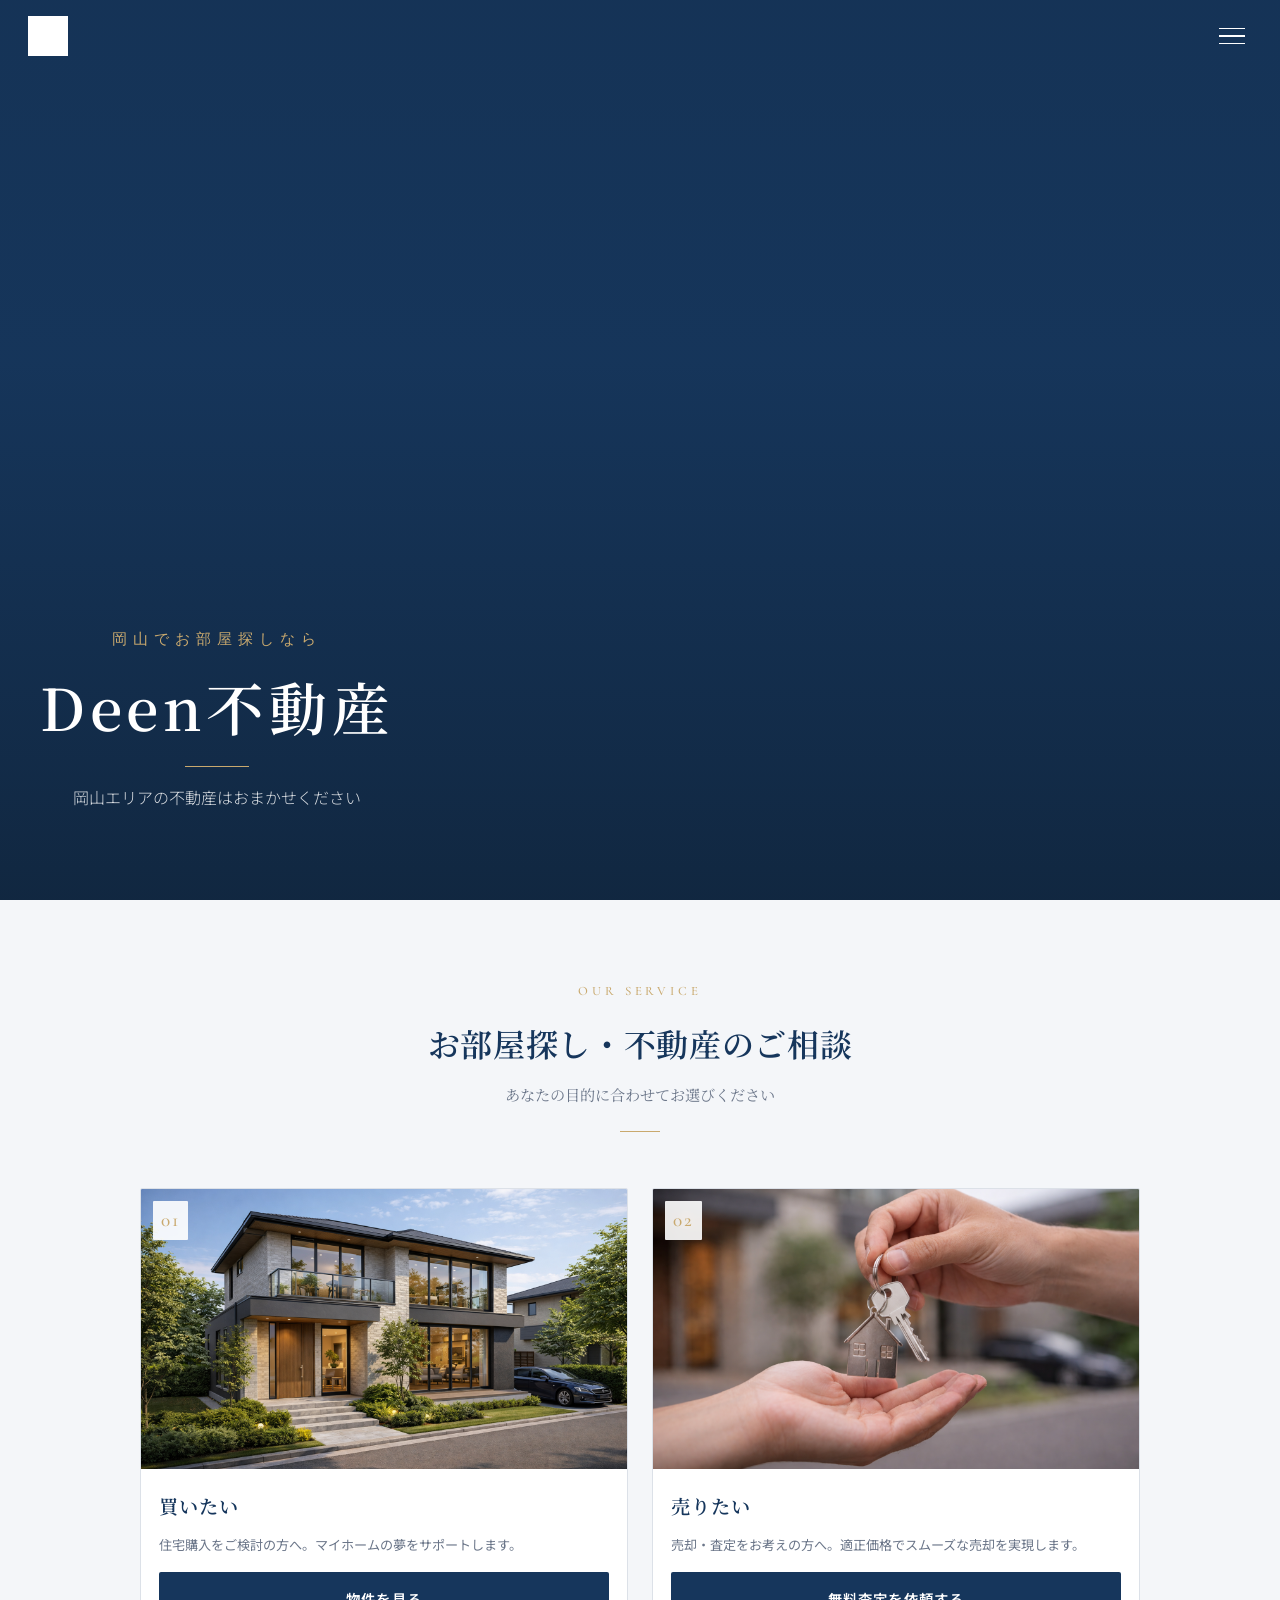
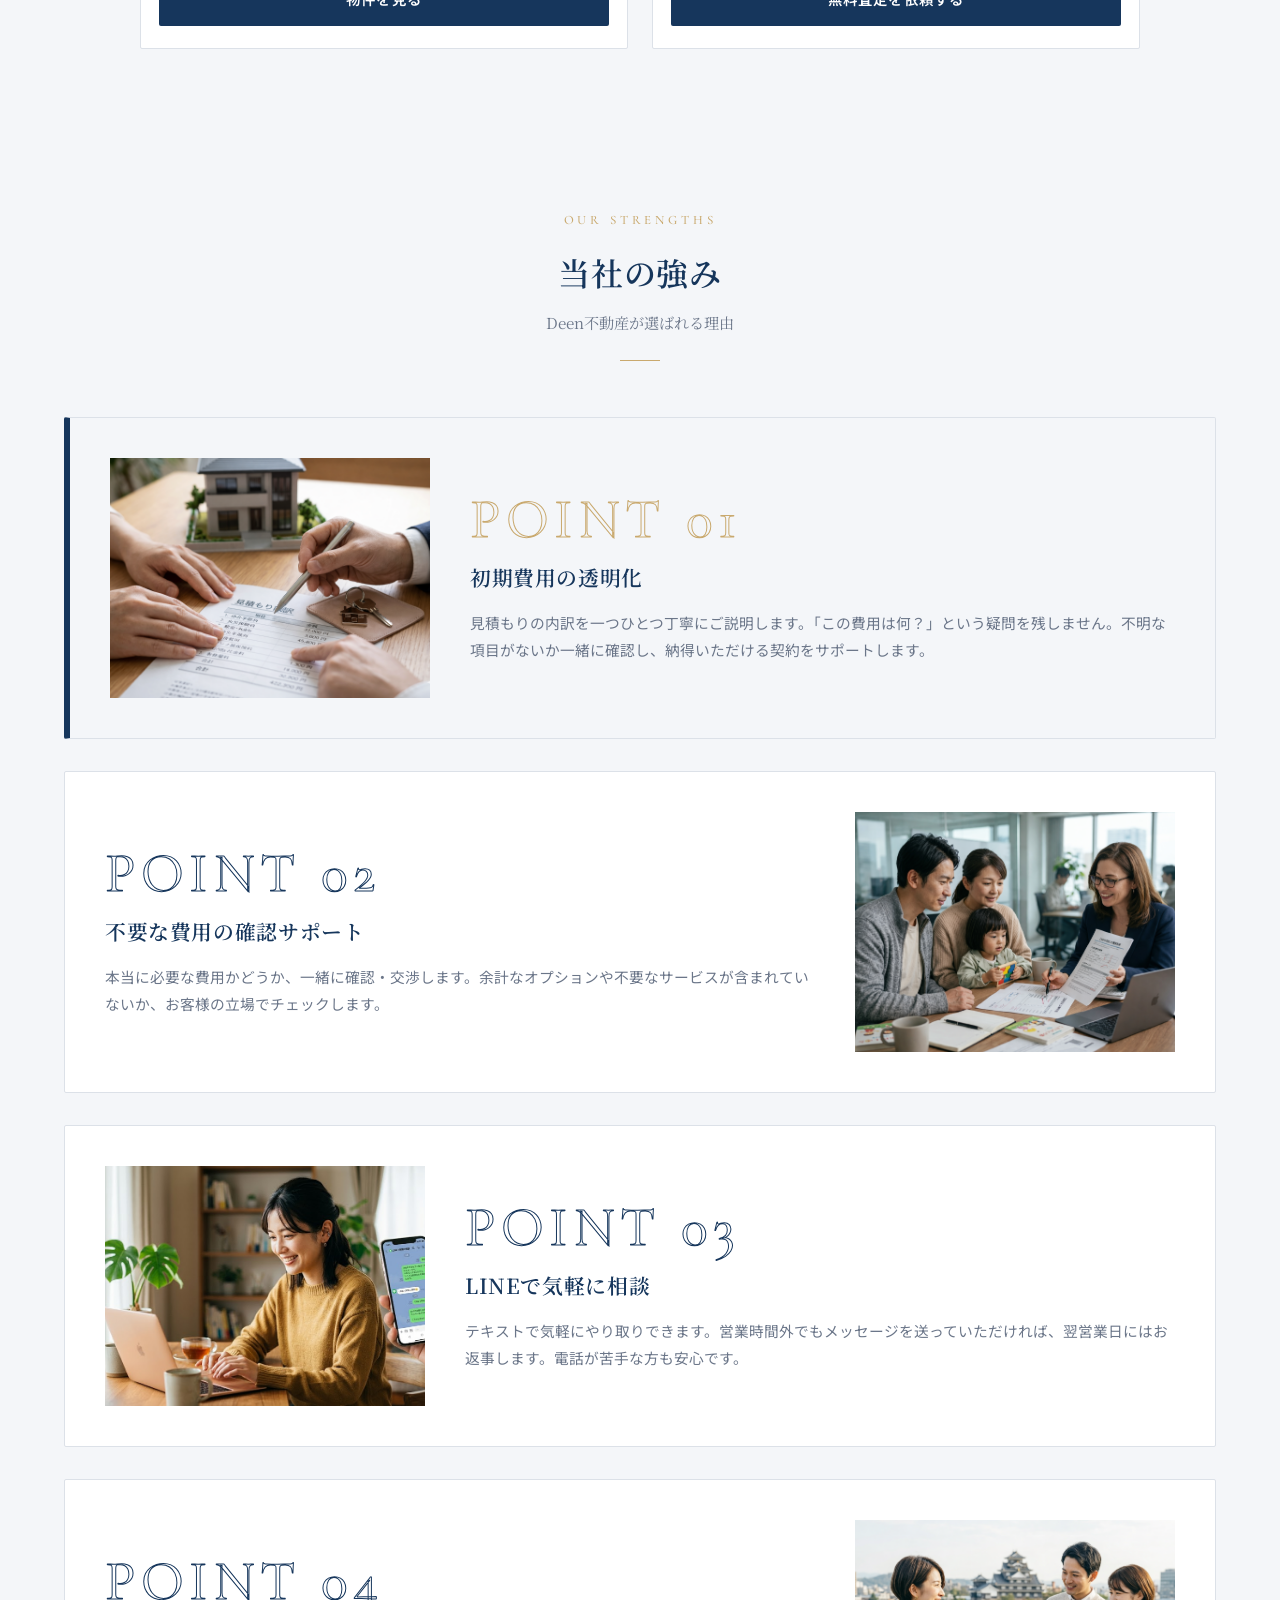
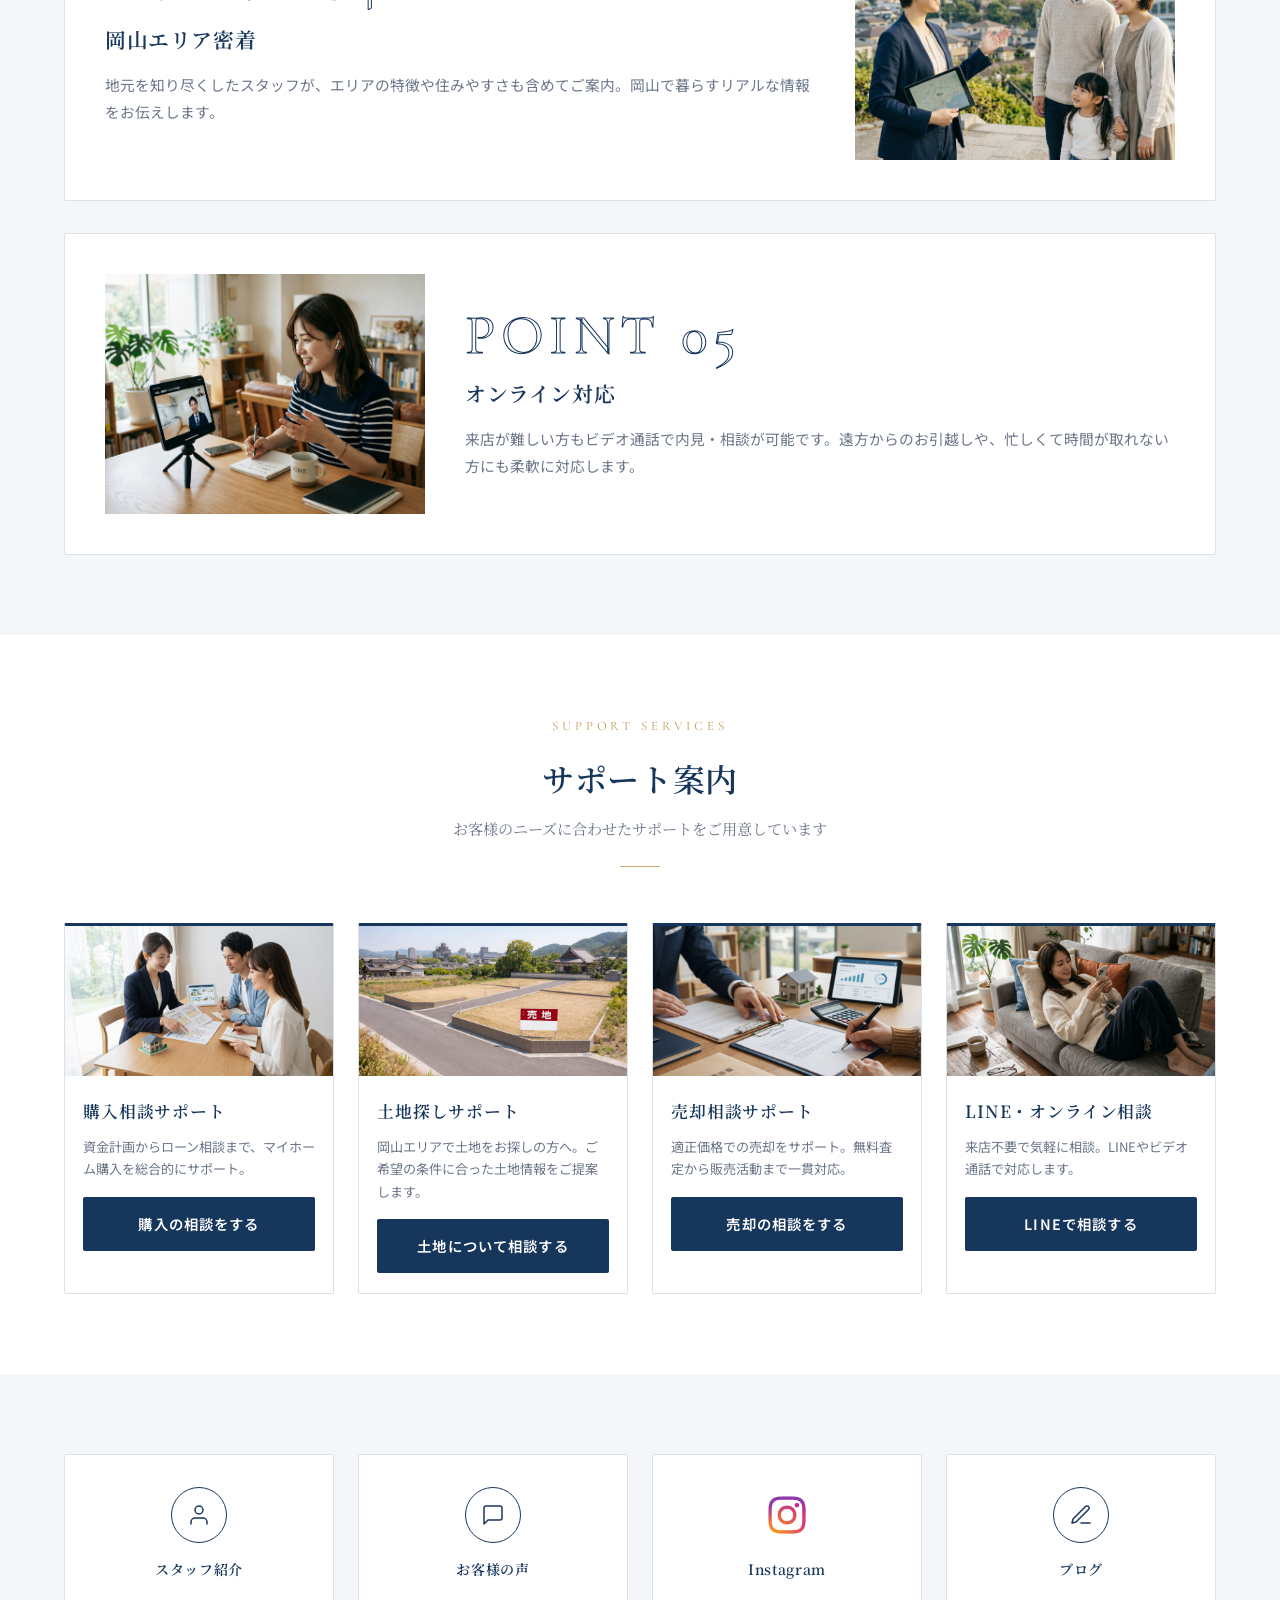
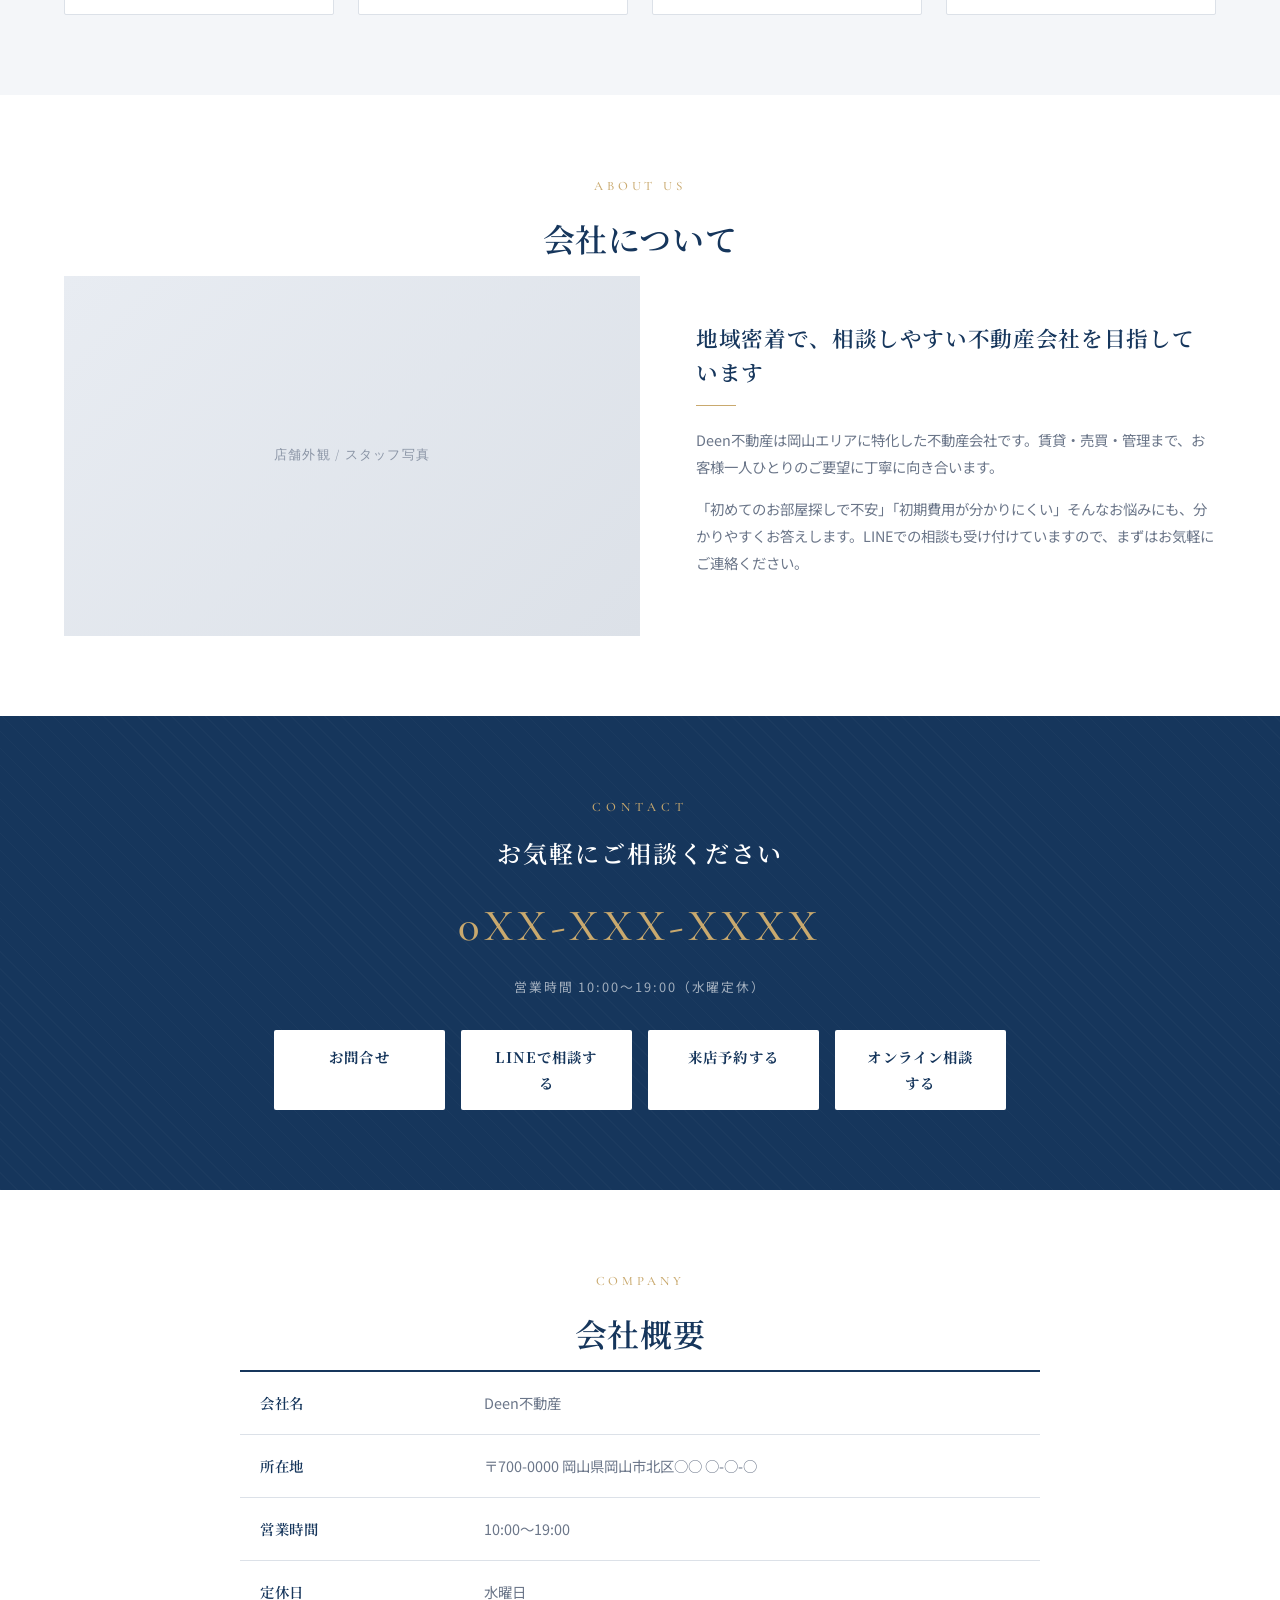
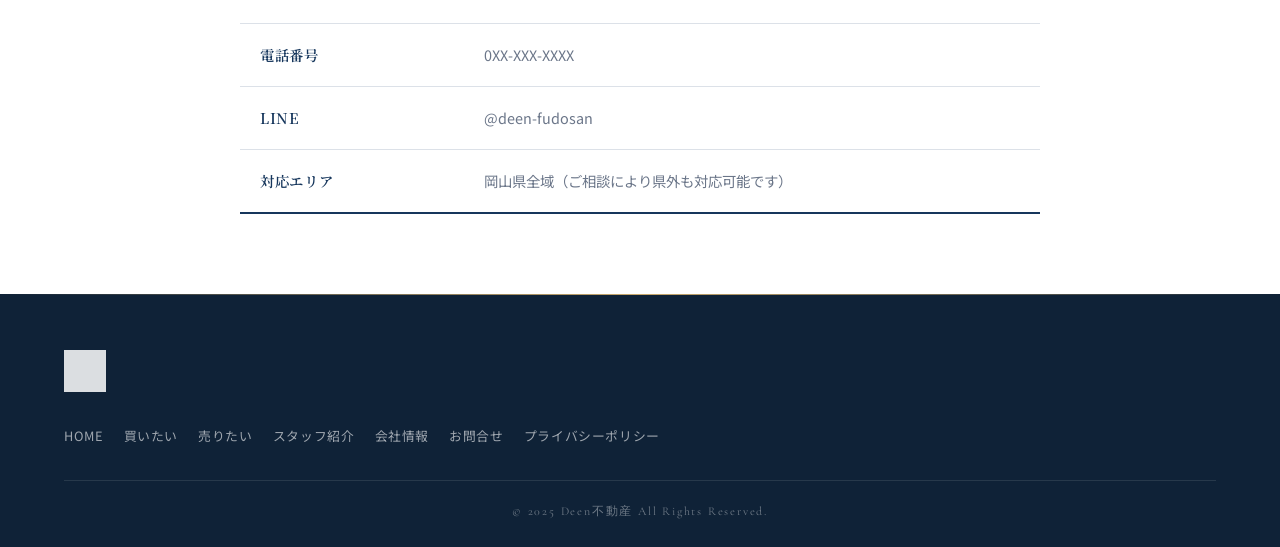
==== commit f2e7568e: "Add staff page, hero images, and UI refinements across all pages - Create staff.html with team membe" ====
--- a/index.html
+++ b/index.html
@@ -19,54 +19,52 @@
       <a href="index.html" class="header__logo">
         <img src="logo.jpg" alt="Deen不動産">
       </a>
-      <nav class="header__nav">
-        <ul>
-          <li><a href="index.html">HOME</a></li>
-          <li><a href="rent.html">借りたい</a></li>
-          <li><a href="#">貸したい</a></li>
-          <li><a href="buy.html">買いたい</a></li>
-          <li><a href="sell.html">売りたい</a></li>
-          <li><a href="#company">会社情報</a></li>
-        </ul>
-      </nav>
-      <div class="header__cta">
-        <div class="header__cta-list">
-          <a href="tel:0000000000" class="btn btn--small btn--secondary">TEL</a>
-          <a href="#" class="btn btn--small btn--primary">LINE相談</a>
-          <a href="contact.html" class="btn btn--small btn--primary">来店予約</a>
-        </div>
-      </div>
-      <label for="hamburger" class="hamburger-label">
+      <label for="hamburger" class="hamburger-label" aria-label="メニュー">
         <span></span>
         <span></span>
         <span></span>
       </label>
     </div>
-    <!-- Mobile menu -->
+    <!-- Click-outside-to-close backdrop -->
+    <label for="hamburger" class="menu-backdrop" aria-hidden="true"></label>
+    <!-- Right-side drawer menu -->
     <div class="mobile-menu">
-      <ul class="mobile-menu__nav">
-        <li><a href="index.html">HOME</a></li>
-        <li><a href="rent.html">借りたい</a></li>
-        <li><a href="#">貸したい</a></li>
-        <li><a href="buy.html">買いたい</a></li>
-        <li><a href="sell.html">売りたい</a></li>
-        <li><a href="#company">会社情報</a></li>
-      </ul>
-      <div class="mobile-menu__cta">
-        <a href="tel:0000000000" class="btn btn--secondary">電話で問い合わせる</a>
-        <a href="#" class="btn btn--primary">LINEで相談する</a>
-        <a href="contact.html" class="btn btn--primary">来店予約する</a>
+      <div class="mobile-menu__inner">
+        <div class="mobile-menu__section">
+          <p class="mobile-menu__heading">Menu</p>
+          <ul class="mobile-menu__nav">
+            <li><a href="index.html">HOME</a></li>
+            <li><a href="buy.html">買いたい</a></li>
+            <li><a href="sell.html">売りたい</a></li>
+            <li><a href="index.html#company">会社情報</a></li>
+            <li><a href="contact.html">お問い合わせ</a></li>
+          </ul>
+        </div>
+        <div class="mobile-menu__section">
+          <p class="mobile-menu__heading">Contact</p>
+          <p class="mobile-menu__tel">0XX-XXX-XXXX</p>
+          <p class="mobile-menu__hours">営業時間 10:00〜19:00 / 水曜定休</p>
+          <div class="mobile-menu__cta">
+            <a href="#" class="btn btn--primary">LINEで相談する</a>
+            <a href="contact.html" class="btn btn--white">来店予約する</a>
+          </div>
+        </div>
       </div>
     </div>
   </header>
 
   <!-- ========== HERO / FIRST VIEW ========== -->
   <section class="hero">
-    <div class="hero__image placeholder">メインビジュアル（岡山の街並み / 店舗写真）</div>
+    <div class="hero__slides">
+      <div class="hero__slide" style="background-image: url('images/hero/hero-01.png');"></div>
+      <div class="hero__slide" style="background-image: url('images/hero/hero-02.png');"></div>
+      <div class="hero__slide" style="background-image: url('images/hero/hero-03.png');"></div>
+    </div>
+    <div class="hero__mask"></div>
     <div class="hero__overlay">
       <p class="hero__catch">岡山でお部屋探しなら</p>
       <h1 class="hero__title">Deen不動産</h1>
-      <p class="hero__sub">賃貸・売買・管理まで、岡山エリアの不動産はおまかせください</p>
+      <p class="hero__sub">岡山エリアの不動産はおまかせください</p>
     </div>
   </section>
 
@@ -75,8 +73,8 @@
     <div class="container">
       <h2 class="section-title" data-en="Our Service">お部屋探し・不動産のご相談</h2>
       <p class="section-subtitle">あなたの目的に合わせてお選びください</p>
-      <div class="selection__grid">
-        <!-- 借りたい -->
+      <div class="selection__grid selection__grid--2col">
+        <!-- 借りたい（非表示）
         <div class="selection__card">
           <div class="selection__card-image placeholder">賃貸イメージ</div>
           <div class="selection__card-body">
@@ -85,7 +83,8 @@
             <a href="rent.html" class="btn btn--primary btn--block">物件を探す</a>
           </div>
         </div>
-        <!-- 貸したい -->
+        -->
+        <!-- 貸したい（非表示）
         <div class="selection__card">
           <div class="selection__card-image placeholder">管理イメージ</div>
           <div class="selection__card-body">
@@ -94,9 +93,10 @@
             <a href="#" class="btn btn--primary btn--block">管理について相談する</a>
           </div>
         </div>
+        -->
         <!-- 買いたい -->
         <div class="selection__card">
-          <div class="selection__card-image placeholder">購入イメージ</div>
+          <div class="selection__card-image" style="background-image: url('images/hero/hero-04.png');"></div>
           <div class="selection__card-body">
             <h3 class="selection__card-title">買いたい</h3>
             <p class="selection__card-desc">住宅購入をご検討の方へ。マイホームの夢をサポートします。</p>
@@ -105,7 +105,7 @@
         </div>
         <!-- 売りたい -->
         <div class="selection__card">
-          <div class="selection__card-image placeholder">売却イメージ</div>
+          <div class="selection__card-image" style="background-image: url('images/hero/hero-05.png');"></div>
           <div class="selection__card-body">
             <h3 class="selection__card-title">売りたい</h3>
             <p class="selection__card-desc">売却・査定をお考えの方へ。適正価格でスムーズな売却を実現します。</p>
@@ -116,12 +116,11 @@
     </div>
   </section>
 
-  <!-- ========== PROPERTY SEARCH ========== -->
+  <!-- ========== PROPERTY SEARCH（非表示）==========
   <section class="section--white" id="search">
     <div class="container">
       <h2 class="section-title" data-en="Property Search">物件を探す</h2>
       <p class="section-subtitle">条件を選んで、あなたにぴったりの物件を見つけましょう</p>
-      <!-- Tabs (static: 賃貸 active) -->
       <div class="search__tabs">
         <span class="search__tab search__tab--active">賃貸</span>
         <span class="search__tab search__tab--inactive">売買</span>
@@ -146,6 +145,7 @@
       </div>
     </div>
   </section>
+  -->
 
   <!-- ========== STRENGTHS ========== -->
   <section class="section--gray" id="strengths">
@@ -155,7 +155,7 @@
       <div class="strengths__list">
         <!-- 1: Primary -->
         <div class="strength-item strength-item--primary">
-          <div class="strength-item__image placeholder">初期費用イメージ</div>
+          <div class="strength-item__image" style="background-image: url('images/hero/hero-06.png');"></div>
           <div class="strength-item__body">
             <p class="strength-item__number">POINT 01</p>
             <h3 class="strength-item__title">初期費用の透明化</h3>
@@ -164,7 +164,7 @@
         </div>
         <!-- 2 -->
         <div class="strength-item">
-          <div class="strength-item__image placeholder">費用確認イメージ</div>
+          <div class="strength-item__image" style="background-image: url('images/hero/hero-07.png');"></div>
           <div class="strength-item__body">
             <p class="strength-item__number">POINT 02</p>
             <h3 class="strength-item__title">不要な費用の確認サポート</h3>
@@ -173,7 +173,7 @@
         </div>
         <!-- 3 -->
         <div class="strength-item">
-          <div class="strength-item__image placeholder">LINEイメージ</div>
+          <div class="strength-item__image" style="background-image: url('images/hero/hero-08.png');"></div>
           <div class="strength-item__body">
             <p class="strength-item__number">POINT 03</p>
             <h3 class="strength-item__title">LINEで気軽に相談</h3>
@@ -182,7 +182,7 @@
         </div>
         <!-- 4 -->
         <div class="strength-item">
-          <div class="strength-item__image placeholder">岡山イメージ</div>
+          <div class="strength-item__image" style="background-image: url('images/hero/hero-09.png');"></div>
           <div class="strength-item__body">
             <p class="strength-item__number">POINT 04</p>
             <h3 class="strength-item__title">岡山エリア密着</h3>
@@ -191,7 +191,7 @@
         </div>
         <!-- 5 -->
         <div class="strength-item">
-          <div class="strength-item__image placeholder">オンラインイメージ</div>
+          <div class="strength-item__image" style="background-image: url('images/hero/hero-10.png');"></div>
           <div class="strength-item__body">
             <p class="strength-item__number">POINT 05</p>
             <h3 class="strength-item__title">オンライン対応</h3>
@@ -209,15 +209,7 @@
       <p class="section-subtitle">お客様のニーズに合わせたサポートをご用意しています</p>
       <div class="support__grid">
         <div class="support__card">
-          <div class="support__card-image placeholder">賃貸管理イメージ</div>
-          <div class="support__card-body">
-            <h3 class="support__card-title">賃貸管理サポート</h3>
-            <p class="support__card-desc">オーナー様の物件管理を入居者募集から退去対応まで一括サポート。</p>
-            <a href="#" class="btn btn--primary btn--block">管理について相談する</a>
-          </div>
-        </div>
-        <div class="support__card">
-          <div class="support__card-image placeholder">購入相談イメージ</div>
+          <div class="support__card-image" style="background-image: url('images/hero/hero-11.png');"></div>
           <div class="support__card-body">
             <h3 class="support__card-title">購入相談サポート</h3>
             <p class="support__card-desc">資金計画からローン相談まで、マイホーム購入を総合的にサポート。</p>
@@ -225,7 +217,15 @@
           </div>
         </div>
         <div class="support__card">
-          <div class="support__card-image placeholder">売却相談イメージ</div>
+          <div class="support__card-image" style="background-image: url('images/hero/hero-12.png');"></div>
+          <div class="support__card-body">
+            <h3 class="support__card-title">土地探しサポート</h3>
+            <p class="support__card-desc">岡山エリアで土地をお探しの方へ。ご希望の条件に合った土地情報をご提案します。</p>
+            <a href="#" class="btn btn--primary btn--block">土地について相談する</a>
+          </div>
+        </div>
+        <div class="support__card">
+          <div class="support__card-image" style="background-image: url('images/hero/hero-13.png');"></div>
           <div class="support__card-body">
             <h3 class="support__card-title">売却相談サポート</h3>
             <p class="support__card-desc">適正価格での売却をサポート。無料査定から販売活動まで一貫対応。</p>
@@ -233,7 +233,7 @@
           </div>
         </div>
         <div class="support__card">
-          <div class="support__card-image placeholder">オンライン相談イメージ</div>
+          <div class="support__card-image" style="background-image: url('images/hero/hero-14.png');"></div>
           <div class="support__card-body">
             <h3 class="support__card-title">LINE・オンライン相談</h3>
             <p class="support__card-desc">来店不要で気軽に相談。LINEやビデオ通話で対応します。</p>
@@ -248,20 +248,28 @@
   <section class="section--gray" id="links">
     <div class="container">
       <div class="links__grid">
+        <a href="staff.html" class="links__item">
+          <div class="links__icon">
+            <svg xmlns="http://www.w3.org/2000/svg" width="24" height="24" viewBox="0 0 24 24" fill="none" stroke="currentColor" stroke-width="1.5" stroke-linecap="round" stroke-linejoin="round"><path d="M20 21v-2a4 4 0 0 0-4-4H8a4 4 0 0 0-4 4v2"/><circle cx="12" cy="7" r="4"/></svg>
+          </div>
+          <p class="links__label">スタッフ紹介</p>
+        </a>
         <a href="#" class="links__item">
-          <div class="links__icon">人</div>
-          <p class="links__label">スタッフ紹介</p>
+          <div class="links__icon">
+            <svg xmlns="http://www.w3.org/2000/svg" width="24" height="24" viewBox="0 0 24 24" fill="none" stroke="currentColor" stroke-width="1.5" stroke-linecap="round" stroke-linejoin="round"><path d="M21 15a2 2 0 0 1-2 2H7l-4 4V5a2 2 0 0 1 2-2h14a2 2 0 0 1 2 2z"/></svg>
+          </div>
+          <p class="links__label">お客様の声</p>
         </a>
         <a href="#" class="links__item">
-          <div class="links__icon">★</div>
-          <p class="links__label">お客様の声</p>
+          <div class="links__icon links__icon--image">
+            <img src="images/hero/Instagramicon.png" alt="Instagram">
+          </div>
+          <p class="links__label">Instagram</p>
         </a>
         <a href="#" class="links__item">
-          <div class="links__icon">IG</div>
-          <p class="links__label">Instagram</p>
-        </a>
-        <a href="#" class="links__item">
-          <div class="links__icon">B</div>
+          <div class="links__icon">
+            <svg xmlns="http://www.w3.org/2000/svg" width="24" height="24" viewBox="0 0 24 24" fill="none" stroke="currentColor" stroke-width="1.5" stroke-linecap="round" stroke-linejoin="round"><path d="M12 20h9"/><path d="M16.5 3.5a2.121 2.121 0 0 1 3 3L7 19l-4 1 1-4L16.5 3.5z"/></svg>
+          </div>
           <p class="links__label">ブログ</p>
         </a>
       </div>
@@ -344,10 +352,11 @@
       <nav class="footer__nav">
         <ul>
           <li><a href="index.html">HOME</a></li>
-          <li><a href="rent.html">借りたい</a></li>
-          <li><a href="#">貸したい</a></li>
+          <!-- <li><a href="rent.html">借りたい</a></li> -->
+          <!-- <li><a href="#">貸したい</a></li> -->
           <li><a href="buy.html">買いたい</a></li>
           <li><a href="sell.html">売りたい</a></li>
+          <li><a href="staff.html">スタッフ紹介</a></li>
           <li><a href="#company">会社情報</a></li>
           <li><a href="contact.html">お問合せ</a></li>
           <li><a href="#">プライバシーポリシー</a></li>
@@ -357,5 +366,6 @@
     </div>
   </footer>
 
+  <script src="js/main.js" defer></script>
 </body>
 </html>
--- a/css/style.css
+++ b/css/style.css
@@ -190,82 +190,59 @@
 }
 
 /* ========================================
-   HEADER
+   HEADER (transparent at top, dark translucent on scroll)
    ======================================== */
 .header {
-  position: sticky;
+  position: fixed;
   top: 0;
+  left: 0;
+  right: 0;
   z-index: 100;
-  background: rgba(255, 255, 255, 0.98);
-  backdrop-filter: blur(8px);
-  border-bottom: 1px solid var(--border);
+  background: transparent;
+  border-bottom: none;
+  transition: background 0.35s ease;
+}
+
+/* NOTE: do NOT apply backdrop-filter / filter / transform on .header here.
+   Those properties turn .header into the containing block for fixed
+   descendants, which would clip .mobile-menu to header-bar height. */
+.header.is-scrolled {
+  background: rgba(15, 34, 55, 0.88);
 }
 
 .header__inner {
+  position: relative;
+  z-index: 110;
   display: flex;
   align-items: center;
   justify-content: space-between;
-  max-width: 1200px;
-  margin: 0 auto;
-  padding: 16px 24px;
+  width: 100%;
+  margin: 0;
+  padding: 16px 28px;
 }
 
 .header__logo img {
-  height: 44px;
+  height: 40px;
   width: auto;
-  filter: none;
-}
-
-.header__nav { display: none; }
-
-.header__nav ul {
-  display: flex;
-  gap: 32px;
-}
-
-.header__nav a {
-  font-size: 0.85rem;
-  font-weight: 500;
-  color: var(--navy);
-  padding: 6px 0;
+  filter: brightness(0) invert(1);
+  transition: filter 0.3s;
+}
+
+/* Hide old desktop nav + CTA groups (kept in HTML-wise only as legacy; we drop from markup) */
+.header__nav,
+.header__cta { display: none !important; }
+
+/* Hamburger toggle input (hidden visually, used for CSS state) */
+.hamburger-toggle {
+  position: absolute;
+  opacity: 0;
+  pointer-events: none;
+}
+
+/* Hamburger icon (always visible, white lines) */
+.hamburger-label {
   position: relative;
-  letter-spacing: 0.05em;
-  transition: color 0.2s;
-}
-
-.header__nav a::after {
-  content: "";
-  position: absolute;
-  left: 0;
-  bottom: 0;
-  width: 0;
-  height: 2px;
-  background: var(--gold);
-  transition: width 0.3s ease;
-}
-
-.header__nav a:hover::after { width: 100%; }
-
-.header__cta { display: none; }
-
-.header__cta-list {
-  display: flex;
-  gap: 10px;
-}
-
-/* LINE button gets special gold treatment */
-.header__cta .btn--primary:nth-child(2) {
-  background: var(--gold);
-  color: #fff;
-}
-.header__cta .btn--primary:nth-child(2):hover {
-  background: var(--gold-dark);
-}
-
-/* Hamburger */
-.hamburger-toggle { display: none; }
-
-.hamburger-label {
+  z-index: 110;
   display: flex;
   flex-direction: column;
   justify-content: center;
@@ -280,31 +257,115 @@
   display: block;
   width: 26px;
   height: 1.5px;
-  background: var(--navy);
-  transition: all 0.3s;
-}
-
+  background: #fff;
+  transition: transform 0.3s ease, opacity 0.3s ease;
+}
+
+/* Hamburger morph to X when toggle is checked */
+.hamburger-toggle:checked ~ .header__inner .hamburger-label span:nth-child(1) {
+  transform: translateY(7.5px) rotate(45deg);
+}
+.hamburger-toggle:checked ~ .header__inner .hamburger-label span:nth-child(2) {
+  opacity: 0;
+}
+.hamburger-toggle:checked ~ .header__inner .hamburger-label span:nth-child(3) {
+  transform: translateY(-7.5px) rotate(-45deg);
+}
+
+/* Click-to-close backdrop (transparent overlay behind the drawer) */
+.menu-backdrop {
+  position: fixed;
+  inset: 0;
+  background: rgba(0, 0, 0, 0.35);
+  opacity: 0;
+  visibility: hidden;
+  transition: opacity 0.4s ease, visibility 0.4s;
+  z-index: 85;
+  cursor: pointer;
+}
+.hamburger-toggle:checked ~ .menu-backdrop {
+  opacity: 1;
+  visibility: visible;
+}
+
+/* Right-side drawer menu */
 .mobile-menu {
-  display: none;
-  background: #fff;
-  border-top: 1px solid var(--border);
-  padding: 24px;
-}
-
-.hamburger-toggle:checked ~ .mobile-menu { display: block; }
-
-.mobile-menu__nav { margin-bottom: 20px; }
+  position: fixed;
+  top: 0;
+  right: 0;
+  bottom: 0;
+  width: min(400px, 88vw);
+  background: rgba(15, 34, 55, 0.97);
+  backdrop-filter: blur(6px);
+  box-shadow: -12px 0 40px rgba(0, 0, 0, 0.35);
+  transform: translateX(100%);
+  visibility: hidden;
+  transition: transform 0.4s cubic-bezier(0.4, 0, 0.2, 1), visibility 0.4s;
+  z-index: 90;
+  overflow-y: auto;
+  padding: 100px 32px 48px;
+}
+
+.hamburger-toggle:checked ~ .mobile-menu {
+  transform: translateX(0);
+  visibility: visible;
+}
+
+/* Lock page scroll while drawer is open */
+html:has(.hamburger-toggle:checked) {
+  overflow: hidden;
+}
+
+.mobile-menu__inner {
+  width: 100%;
+  color: #fff;
+}
+
+.mobile-menu__section {
+  margin-bottom: 40px;
+  border-top: 1px solid rgba(255, 255, 255, 0.15);
+  padding-top: 24px;
+}
+
+.mobile-menu__heading {
+  font-family: "Cormorant Garamond", serif;
+  font-size: 0.85rem;
+  letter-spacing: 0.3em;
+  color: var(--gold);
+  margin-bottom: 16px;
+  text-transform: uppercase;
+}
 
 .mobile-menu__nav li {
-  border-bottom: 1px solid var(--border);
+  border-bottom: 1px solid rgba(255, 255, 255, 0.08);
 }
 
 .mobile-menu__nav a {
   display: block;
-  padding: 14px 0;
-  font-size: 0.95rem;
-  font-family: "Noto Serif JP", serif;
-  color: var(--navy);
+  padding: 18px 0;
+  font-family: "Noto Serif JP", serif;
+  font-size: 1.05rem;
+  color: #fff;
+  letter-spacing: 0.08em;
+  transition: color 0.2s;
+}
+
+.mobile-menu__nav a:hover { color: var(--gold); }
+
+.mobile-menu__tel {
+  font-family: "Cormorant Garamond", serif;
+  font-size: 2rem;
+  color: #fff;
+  letter-spacing: 0.05em;
+  line-height: 1.2;
+  margin-bottom: 4px;
+}
+
+.mobile-menu__hours {
+  font-size: 0.8rem;
+  color: rgba(255, 255, 255, 0.7);
+  margin-bottom: 20px;
+  letter-spacing: 0.05em;
 }
 
 .mobile-menu__cta {
@@ -314,34 +375,71 @@
 }
 
 /* ========================================
-   HERO
+   HERO (full-screen slideshow)
    ======================================== */
 .hero {
   position: relative;
   overflow: hidden;
   background: var(--navy);
-}
-
-.hero__image {
   width: 100%;
-  height: 420px;
-  background: linear-gradient(135deg, #22456F 0%, #0F2237 100%);
-  color: rgba(255, 255, 255, 0.3);
-  font-family: "Cormorant Garamond", serif;
-  letter-spacing: 0.15em;
-  border-radius: 0;
+  height: 100vh;
+  min-height: 560px;
+  max-height: 960px;
+}
+
+.hero__slides {
+  position: absolute;
+  inset: 0;
+  z-index: 1;
+}
+
+.hero__slide {
+  position: absolute;
+  inset: 0;
+  background-size: cover;
+  background-position: center center;
+  background-repeat: no-repeat;
+  opacity: 0;
+  animation: hero-fade 21s infinite ease-in-out;
+  /* Ken Burns ズーム効果を控えめに追加 */
+  transform: scale(1.04);
+}
+
+.hero__slide:nth-child(1) { animation-delay: 0s; }
+.hero__slide:nth-child(2) { animation-delay: 7s; }
+.hero__slide:nth-child(3) { animation-delay: 14s; }
+
+@keyframes hero-fade {
+  0%   { opacity: 0; transform: scale(1.04); }
+  6%   { opacity: 1; }
+  33%  { opacity: 1; transform: scale(1.0); }
+  39%  { opacity: 0; }
+  100% { opacity: 0; transform: scale(1.04); }
+}
+
+/* Dark gradient mask for text readability */
+.hero__mask {
+  position: absolute;
+  inset: 0;
+  z-index: 2;
+  background:
+    linear-gradient(180deg,
+      rgba(15, 34, 55, 0.15) 0%,
+      rgba(15, 34, 55, 0.05) 40%,
+      rgba(15, 34, 55, 0.55) 85%,
+      rgba(15, 34, 55, 0.75) 100%);
+  pointer-events: none;
 }
 
 .hero__overlay {
   position: absolute;
-  bottom: 0;
+  z-index: 3;
+  bottom: 56px;
   left: 0;
   right: 0;
-  background: rgba(15, 34, 55, 0.85);
-  backdrop-filter: blur(6px);
-  padding: 32px 24px;
+  padding: 0 28px;
   color: #fff;
-  border-left: 3px solid var(--gold);
+  text-align: center;
 }
 
 .hero__catch {
@@ -496,6 +594,14 @@
 
 .selection__grid { counter-reset: card-count; }
 
+/* 2カード用（借りたい・貸したいを非表示時）: デスクトップで中央2列 */
+.selection__grid--2col {
+  max-width: 1000px;
+  margin-left: auto;
+  margin-right: auto;
+  gap: 28px;
+}
+
 .selection__card:hover {
   border-color: var(--navy);
   box-shadow: 0 10px 30px rgba(22, 54, 92, 0.1);
@@ -504,8 +610,12 @@
 
 .selection__card-image {
   width: 100%;
-  height: 160px;
+  height: 220px;
   border-radius: 0;
+  background-size: cover;
+  background-position: center center;
+  background-repeat: no-repeat;
+  background-color: var(--bg-secondary);
 }
 
 .selection__card-body {
@@ -643,6 +753,10 @@
   height: 200px;
   margin-bottom: 20px;
   border-radius: 0;
+  background-size: cover;
+  background-position: center center;
+  background-repeat: no-repeat;
+  background-color: var(--bg-secondary);
 }
 
 .strength-item__number {
@@ -703,6 +817,10 @@
   width: 100%;
   height: 140px;
   border-radius: 0;
+  background-size: cover;
+  background-position: center center;
+  background-repeat: no-repeat;
+  background-color: var(--bg-secondary);
 }
 
 .support__card-body {
@@ -761,6 +879,23 @@
   font-size: 1.1rem;
   color: var(--navy);
   font-family: "Cormorant Garamond", serif;
+  overflow: hidden;
+}
+
+/* Image icon variant (e.g. Instagram official logo) — no border, no circular clip */
+.links__icon--image {
+  border: none;
+  background: transparent;
+  padding: 0;
+  border-radius: 0;
+  overflow: visible;
+}
+.links__icon--image img {
+  width: 100%;
+  height: 100%;
+  object-fit: contain;
+  border-radius: 0;
+  display: block;
 }
 
 .links__label {
@@ -955,6 +1090,91 @@
 }
 
 /* ========================================
+   STAFF
+   ======================================== */
+.staff__grid {
+  display: grid;
+  grid-template-columns: 1fr;
+  gap: 28px;
+}
+
+.staff__card {
+  background: #fff;
+  border: 1px solid var(--border);
+  border-radius: 2px;
+  overflow: hidden;
+  transition: all 0.3s ease;
+}
+
+.staff__card:hover {
+  border-color: var(--navy);
+  box-shadow: 0 10px 30px rgba(22, 54, 92, 0.1);
+  transform: translateY(-2px);
+}
+
+.staff__card-image {
+  width: 100%;
+  height: 320px;
+  background-size: cover;
+  background-position: center top;
+  background-repeat: no-repeat;
+  background-color: var(--bg-secondary);
+}
+
+.staff__card-body {
+  padding: 24px 22px 28px;
+}
+
+.staff__role {
+  font-family: "Cormorant Garamond", serif;
+  font-size: 0.78rem;
+  letter-spacing: 0.25em;
+  color: var(--gold);
+  margin-bottom: 8px;
+  text-transform: uppercase;
+}
+
+.staff__card-name {
+  font-family: "Noto Serif JP", serif;
+  font-size: 1.3rem;
+  font-weight: 600;
+  color: var(--navy);
+  letter-spacing: 0.05em;
+  margin-bottom: 4px;
+}
+
+.staff__card-kana {
+  font-size: 0.78rem;
+  color: var(--text-muted);
+  letter-spacing: 0.15em;
+  margin-bottom: 14px;
+}
+
+.staff__card-desc {
+  font-size: 0.9rem;
+  color: var(--text-muted);
+  line-height: 1.8;
+  margin-bottom: 16px;
+}
+
+.staff__tags {
+  display: flex;
+  flex-wrap: wrap;
+  gap: 6px;
+}
+
+.staff__tag {
+  display: inline-block;
+  font-size: 0.72rem;
+  letter-spacing: 0.08em;
+  padding: 4px 10px;
+  border: 1px solid var(--border);
+  border-radius: 2px;
+  color: var(--navy);
+  background: var(--bg-secondary);
+}
+
+/* ========================================
    PAGINATION
    ======================================== */
 .pagination {
@@ -1461,24 +1681,23 @@
    DESKTOP (768px+)
    ======================================== */
 @media (min-width: 768px) {
-  .hamburger-label { display: none; }
-  .header__nav { display: block; }
-  .header__cta { display: block; }
-  .mobile-menu { display: none !important; }
-
-  .hero__image { height: 560px; }
+  /* Header stays hamburger-only on all breakpoints */
 
   .hero__overlay {
-    position: absolute;
-    bottom: 64px;
-    left: 64px;
+    bottom: 88px;
+    left: auto;
     right: auto;
-    max-width: 460px;
-    padding: 40px 40px 44px;
-  }
-
-  .hero__title { font-size: 2.8rem; }
-  .hero__sub { font-size: 0.95rem; }
+    padding: 0 40px;
+  }
+
+  .hero__title { font-size: 3.6rem; letter-spacing: 0.08em; }
+  .hero__title::after {
+    margin-left: auto;
+    margin-right: auto;
+    width: 64px;
+  }
+  .hero__catch { font-size: 0.95rem; letter-spacing: 0.4em; }
+  .hero__sub { font-size: 1rem; }
 
   .page-header {
     padding: 80px 24px 72px;
@@ -1493,7 +1712,11 @@
     gap: 24px;
   }
 
-  .selection__card-image { height: 180px; }
+  .selection__grid--2col {
+    grid-template-columns: repeat(2, 1fr);
+  }
+
+  .selection__card-image { height: 280px; }
 
   .search__grid {
     grid-template-columns: repeat(4, 1fr);
@@ -1524,6 +1747,12 @@
   }
 
   .support__card-image { height: 150px; }
+
+  .staff__grid {
+    grid-template-columns: repeat(2, 1fr);
+    gap: 32px;
+  }
+  .staff__card-image { height: 360px; }
 
   .links__grid {
     grid-template-columns: repeat(4, 1fr);
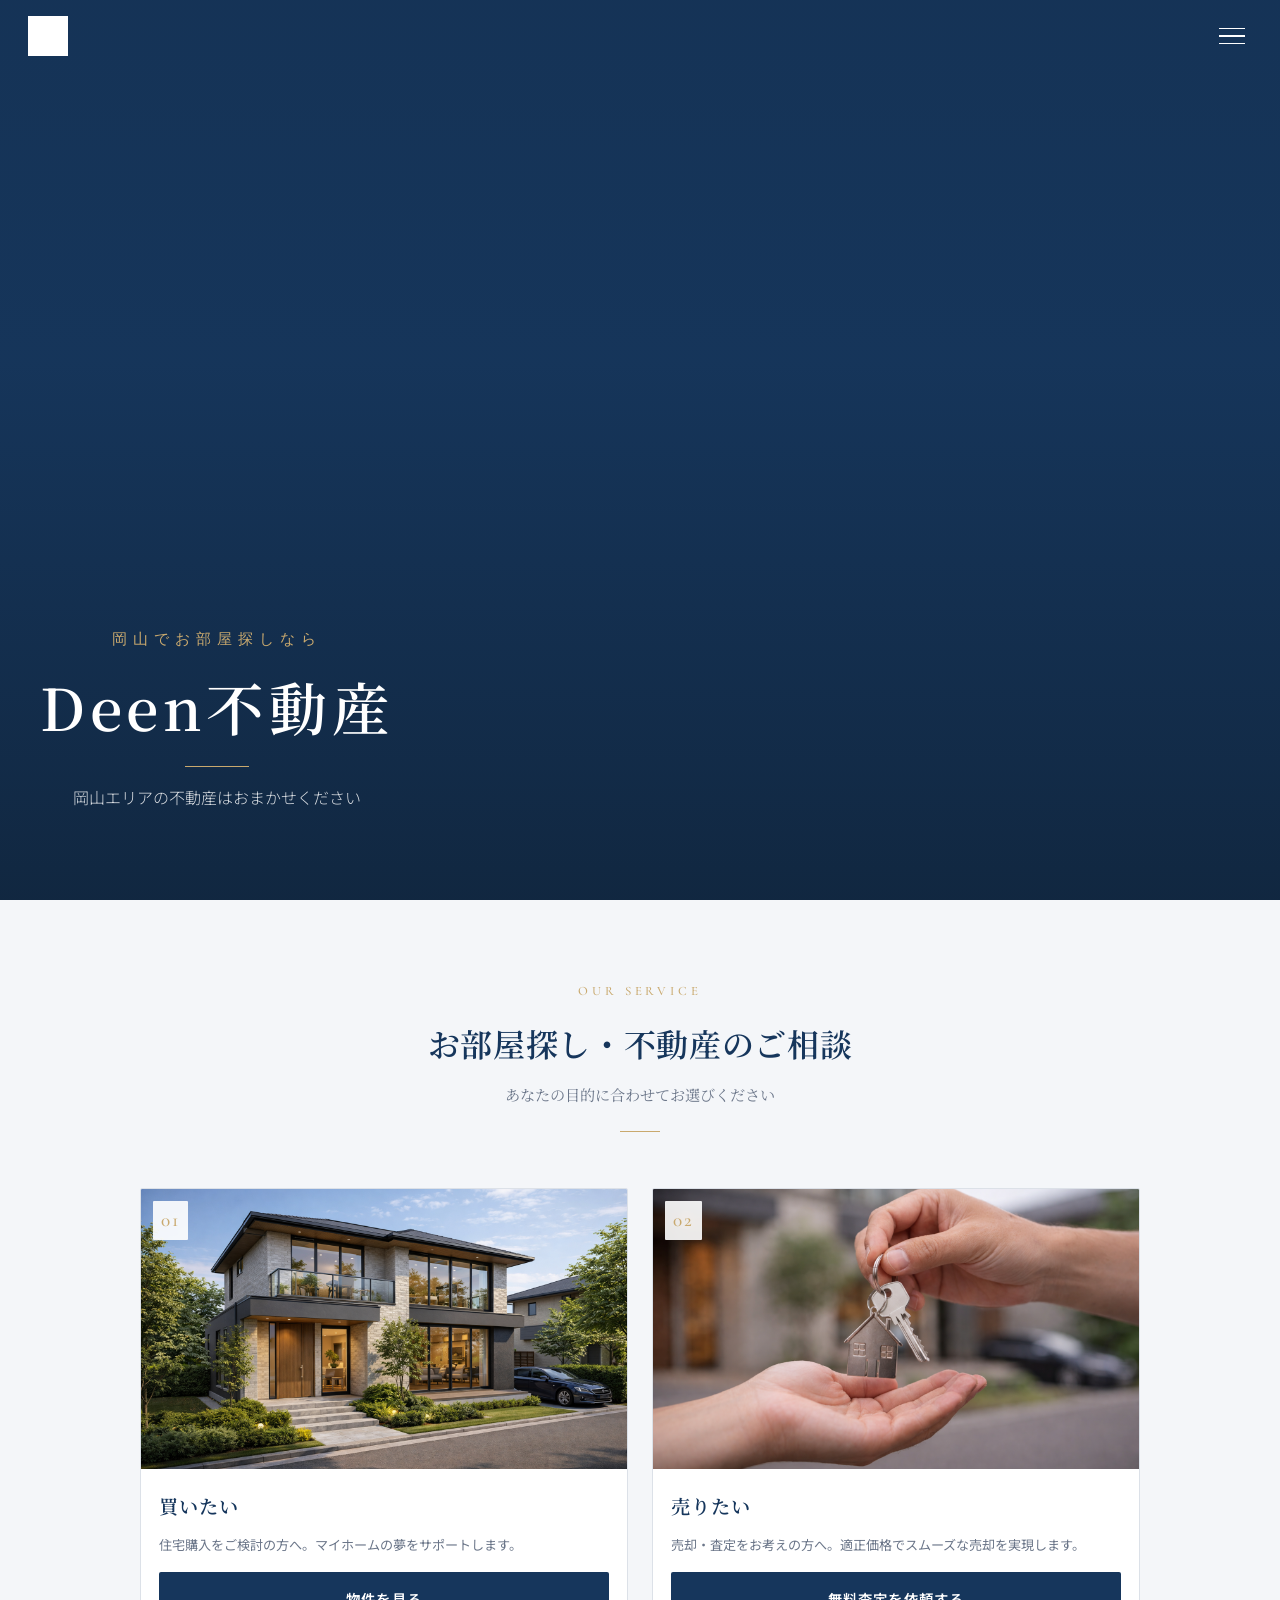
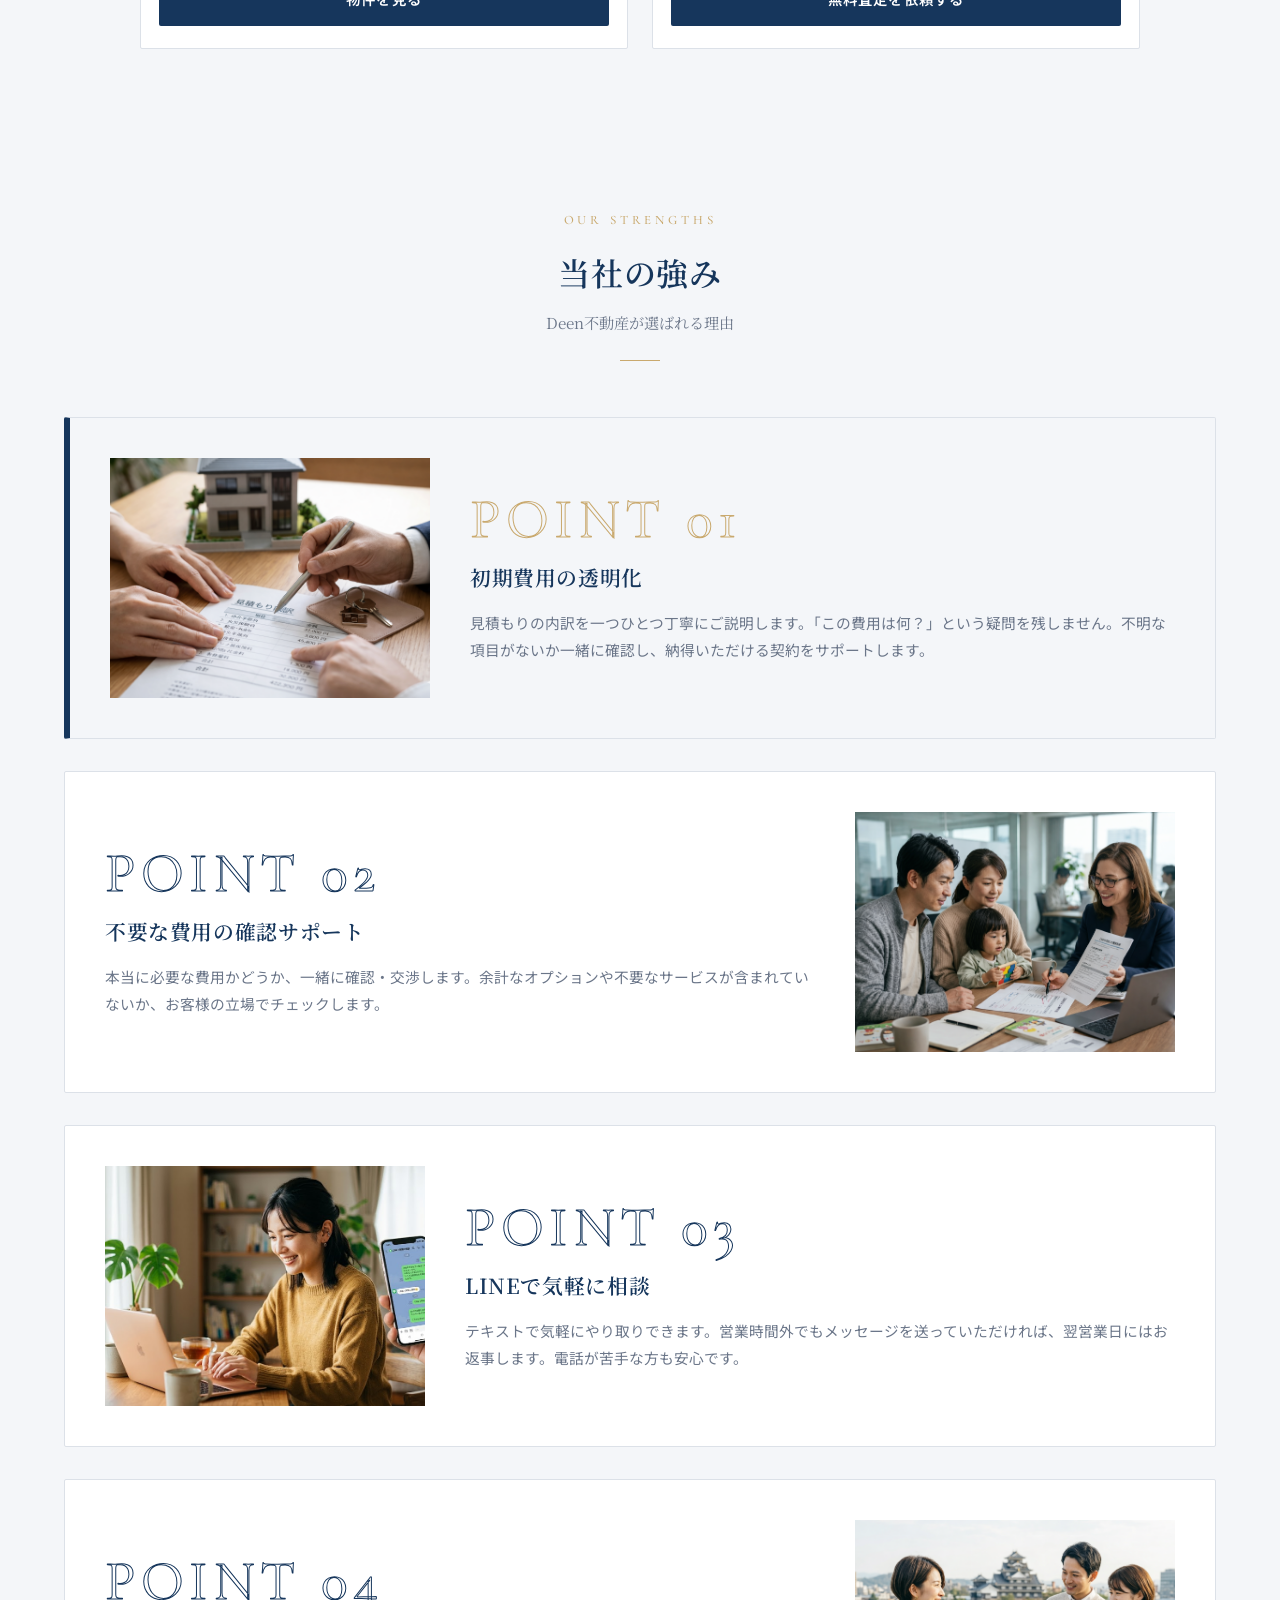
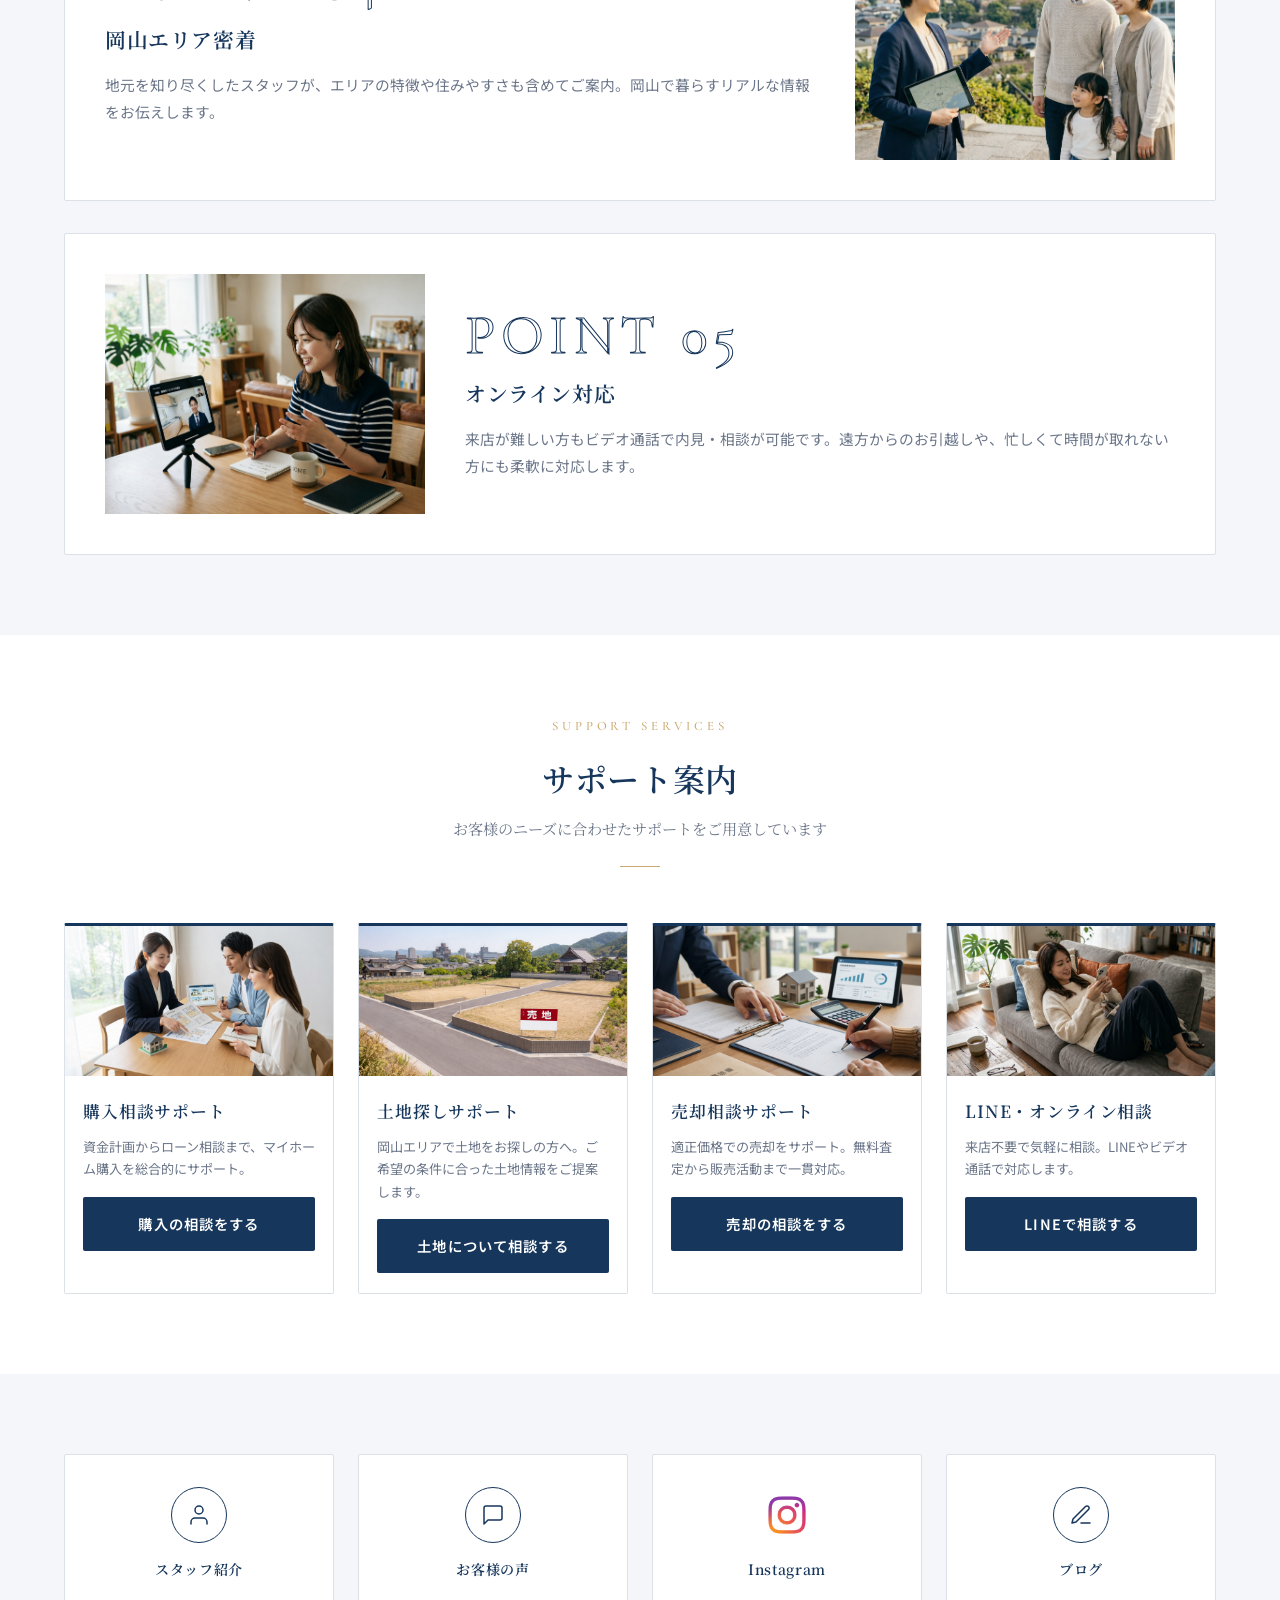
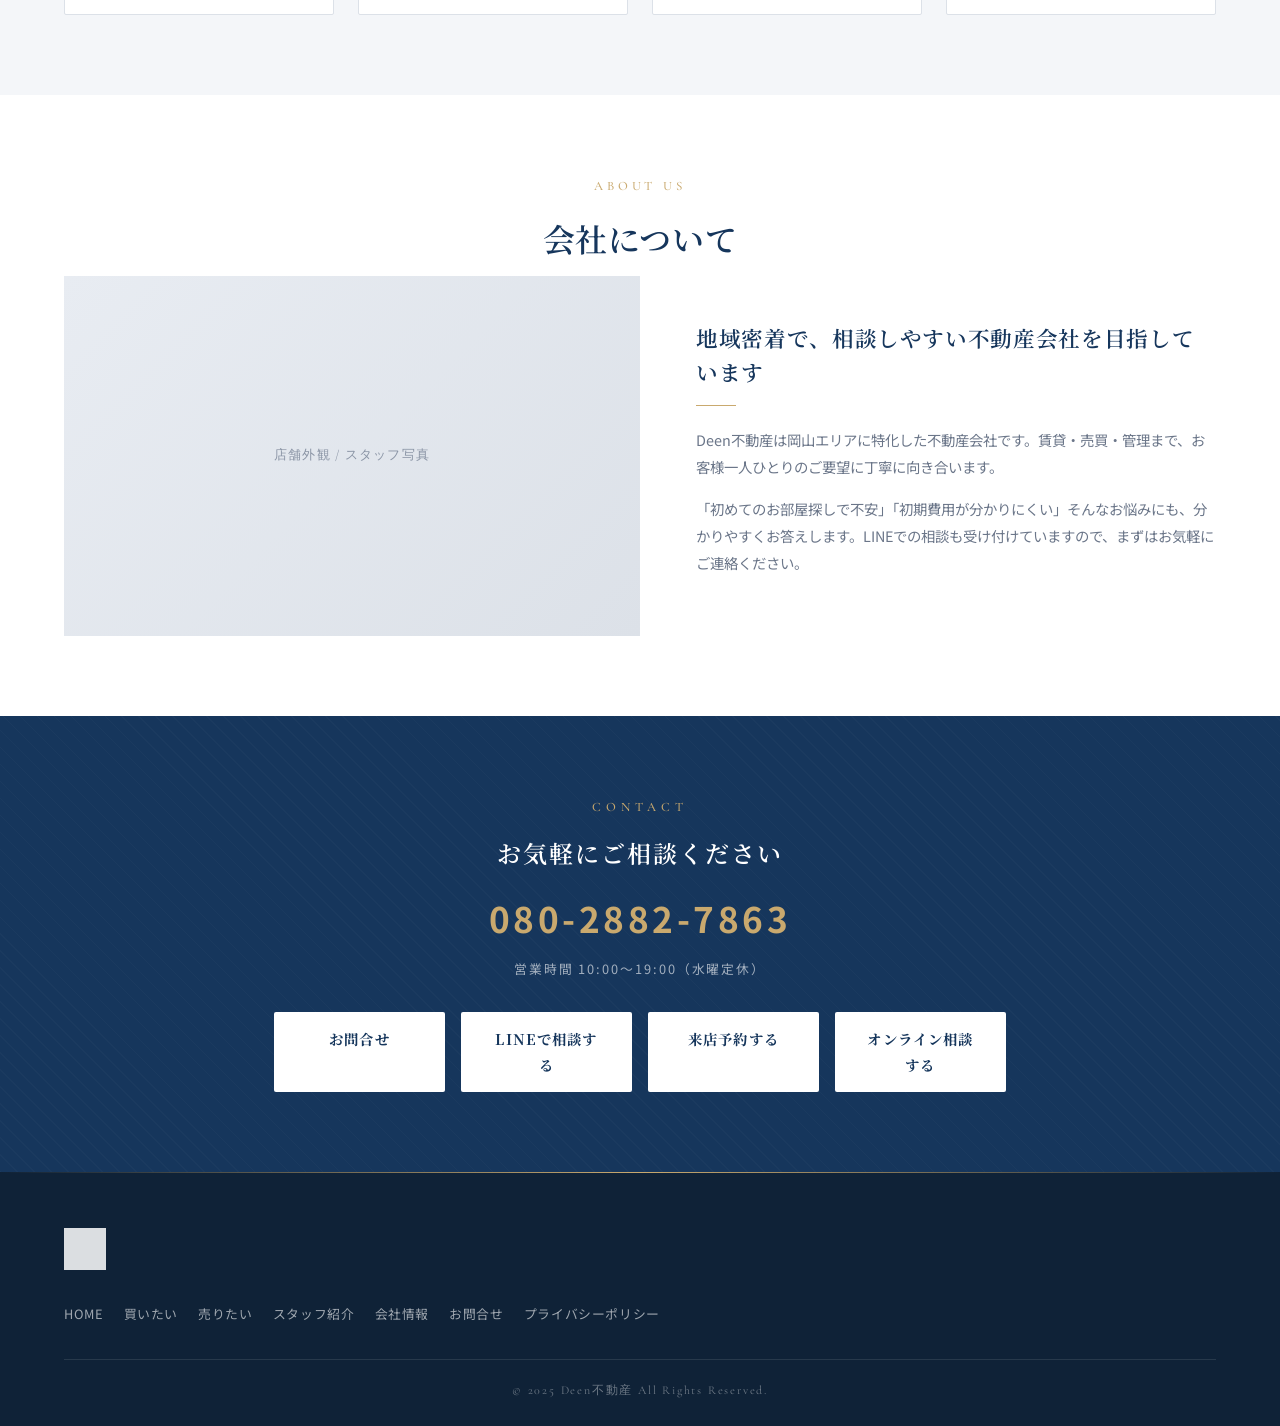
==== commit 020445d9: "フェーズ3完了: 新規ページ追加・フォーム送信・UI改善 - 会社概要を独立ページ(company.html)に分離 - 来店予約ページ(reserve.html)を新規作成 - オンライン相談予約ペ" ====
--- a/index.html
+++ b/index.html
@@ -36,17 +36,17 @@
             <li><a href="index.html">HOME</a></li>
             <li><a href="buy.html">買いたい</a></li>
             <li><a href="sell.html">売りたい</a></li>
-            <li><a href="index.html#company">会社情報</a></li>
+            <li><a href="company.html">会社情報</a></li>
             <li><a href="contact.html">お問い合わせ</a></li>
           </ul>
         </div>
         <div class="mobile-menu__section">
           <p class="mobile-menu__heading">Contact</p>
-          <p class="mobile-menu__tel">0XX-XXX-XXXX</p>
+          <p class="mobile-menu__tel">080-2882-7863</p>
           <p class="mobile-menu__hours">営業時間 10:00〜19:00 / 水曜定休</p>
           <div class="mobile-menu__cta">
-            <a href="#" class="btn btn--primary">LINEで相談する</a>
-            <a href="contact.html" class="btn btn--white">来店予約する</a>
+            <a href="https://lin.ee/TUuuPNt" class="btn btn--primary">LINEで相談する</a>
+            <a href="reserve.html" class="btn btn--white">来店予約する</a>
           </div>
         </div>
       </div>
@@ -213,7 +213,7 @@
           <div class="support__card-body">
             <h3 class="support__card-title">購入相談サポート</h3>
             <p class="support__card-desc">資金計画からローン相談まで、マイホーム購入を総合的にサポート。</p>
-            <a href="buy.html" class="btn btn--primary btn--block">購入の相談をする</a>
+            <a href="https://lin.ee/TUuuPNt" class="btn btn--primary btn--block">購入の相談をする</a>
           </div>
         </div>
         <div class="support__card">
@@ -221,7 +221,7 @@
           <div class="support__card-body">
             <h3 class="support__card-title">土地探しサポート</h3>
             <p class="support__card-desc">岡山エリアで土地をお探しの方へ。ご希望の条件に合った土地情報をご提案します。</p>
-            <a href="#" class="btn btn--primary btn--block">土地について相談する</a>
+            <a href="https://lin.ee/TUuuPNt" class="btn btn--primary btn--block">土地について相談する</a>
           </div>
         </div>
         <div class="support__card">
@@ -229,7 +229,7 @@
           <div class="support__card-body">
             <h3 class="support__card-title">売却相談サポート</h3>
             <p class="support__card-desc">適正価格での売却をサポート。無料査定から販売活動まで一貫対応。</p>
-            <a href="sell.html" class="btn btn--primary btn--block">売却の相談をする</a>
+            <a href="https://lin.ee/TUuuPNt" class="btn btn--primary btn--block">売却の相談をする</a>
           </div>
         </div>
         <div class="support__card">
@@ -237,7 +237,7 @@
           <div class="support__card-body">
             <h3 class="support__card-title">LINE・オンライン相談</h3>
             <p class="support__card-desc">来店不要で気軽に相談。LINEやビデオ通話で対応します。</p>
-            <a href="#" class="btn btn--primary btn--block">LINEで相談する</a>
+            <a href="https://lin.ee/TUuuPNt" class="btn btn--primary btn--block">LINEで相談する</a>
           </div>
         </div>
       </div>
@@ -295,51 +295,14 @@
   <section class="cta" id="cta">
     <div class="container">
       <h2 class="cta__heading">お気軽にご相談ください</h2>
-      <p class="cta__phone">0XX-XXX-XXXX</p>
+      <p class="cta__phone">080-2882-7863</p>
       <p class="cta__hours">営業時間 10:00〜19:00（水曜定休）</p>
       <div class="cta__buttons">
         <a href="contact.html" class="btn btn--white">お問合せ</a>
-        <a href="#" class="btn btn--white">LINEで相談する</a>
-        <a href="contact.html" class="btn btn--white">来店予約する</a>
-        <a href="#" class="btn btn--white">オンライン相談する</a>
-      </div>
-    </div>
-  </section>
-
-  <!-- ========== COMPANY INFO ========== -->
-  <section class="section--white" id="company">
-    <div class="container">
-      <h2 class="section-title" data-en="Company">会社概要</h2>
-      <table class="company-table">
-        <tr>
-          <th>会社名</th>
-          <td>Deen不動産</td>
-        </tr>
-        <tr>
-          <th>所在地</th>
-          <td>〒700-0000 岡山県岡山市北区○○ ○-○-○</td>
-        </tr>
-        <tr>
-          <th>営業時間</th>
-          <td>10:00〜19:00</td>
-        </tr>
-        <tr>
-          <th>定休日</th>
-          <td>水曜日</td>
-        </tr>
-        <tr>
-          <th>電話番号</th>
-          <td>0XX-XXX-XXXX</td>
-        </tr>
-        <tr>
-          <th>LINE</th>
-          <td>@deen-fudosan</td>
-        </tr>
-        <tr>
-          <th>対応エリア</th>
-          <td>岡山県全域（ご相談により県外も対応可能です）</td>
-        </tr>
-      </table>
+        <a href="https://lin.ee/TUuuPNt" class="btn btn--white">LINEで相談する</a>
+        <a href="reserve.html" class="btn btn--white">来店予約する</a>
+        <a href="online.html" class="btn btn--white">オンライン相談する</a>
+      </div>
     </div>
   </section>
 
@@ -357,7 +320,7 @@
           <li><a href="buy.html">買いたい</a></li>
           <li><a href="sell.html">売りたい</a></li>
           <li><a href="staff.html">スタッフ紹介</a></li>
-          <li><a href="#company">会社情報</a></li>
+          <li><a href="company.html">会社情報</a></li>
           <li><a href="contact.html">お問合せ</a></li>
           <li><a href="#">プライバシーポリシー</a></li>
         </ul>
--- a/css/style.css
+++ b/css/style.css
@@ -353,8 +353,8 @@
 .mobile-menu__nav a:hover { color: var(--gold); }
 
 .mobile-menu__tel {
-  font-family: "Cormorant Garamond", serif;
-  font-size: 2rem;
+  font-family: "Noto Sans JP", sans-serif;
+  font-size: 1.6rem;
   color: #fff;
   letter-spacing: 0.05em;
   line-height: 1.2;
@@ -400,9 +400,9 @@
   background-position: center center;
   background-repeat: no-repeat;
   opacity: 0;
-  animation: hero-fade 21s infinite ease-in-out;
-  /* Ken Burns ズーム効果を控えめに追加 */
-  transform: scale(1.04);
+  animation: hero-fade 21s infinite linear;
+  /* Ken Burns: フェード + 途切れずゆっくりズームイン */
+  transform: scale(1);
 }
 
 .hero__slide:nth-child(1) { animation-delay: 0s; }
@@ -410,11 +410,11 @@
 .hero__slide:nth-child(3) { animation-delay: 14s; }
 
 @keyframes hero-fade {
-  0%   { opacity: 0; transform: scale(1.04); }
-  6%   { opacity: 1; }
-  33%  { opacity: 1; transform: scale(1.0); }
-  39%  { opacity: 0; }
-  100% { opacity: 0; transform: scale(1.04); }
+  0%   { opacity: 0; transform: scale(1); }
+  4%   { opacity: 1; }
+  33%  { opacity: 1; }
+  38%  { opacity: 0; }
+  100% { opacity: 0; transform: scale(1.2); }
 }
 
 /* Dark gradient mask for text readability */
@@ -1409,6 +1409,42 @@
 }
 
 /* ========================================
+   FORM DATETIME (reservation)
+   ======================================== */
+.form-datetime {
+  display: flex;
+  gap: 12px;
+  align-items: center;
+}
+
+.form-datetime__date {
+  flex: 1;
+}
+
+.form-datetime__time {
+  flex: 1;
+}
+
+.form-datetime input[type="date"] {
+  width: 100%;
+  padding: 12px 14px;
+  border: 1px solid var(--border);
+  border-radius: 2px;
+  font-family: "Noto Sans JP", sans-serif;
+  font-size: 0.9rem;
+  color: var(--navy);
+  background: #fff;
+  appearance: none;
+  -webkit-appearance: none;
+}
+
+.form-datetime input[type="date"]:focus {
+  outline: none;
+  border-color: var(--gold);
+  box-shadow: 0 0 0 3px rgba(183, 152, 105, 0.12);
+}
+
+/* ========================================
    ALT CONTACT (contact page)
    ======================================== */
 .alt-contact {
@@ -1537,9 +1573,9 @@
 }
 
 .cta__phone {
-  font-family: "Cormorant Garamond", serif;
-  font-size: 2.2rem;
-  font-weight: 500;
+  font-family: "Noto Sans JP", sans-serif;
+  font-size: 1.8rem;
+  font-weight: 700;
   margin-bottom: 8px;
   letter-spacing: 0.1em;
   color: var(--gold);
@@ -1562,6 +1598,81 @@
 }
 
 .cta__buttons .btn { width: 100%; }
+
+/* ========================================
+   MODAL / POPUP
+   ======================================== */
+.modal-overlay {
+  display: none;
+  position: fixed;
+  inset: 0;
+  background: rgba(0, 0, 0, 0.5);
+  z-index: 9999;
+  justify-content: center;
+  align-items: center;
+}
+
+.modal-overlay.is-active {
+  display: flex;
+}
+
+.modal {
+  background: #fff;
+  border-radius: 4px;
+  padding: 48px 36px;
+  max-width: 480px;
+  width: 90%;
+  text-align: center;
+  box-shadow: 0 20px 60px rgba(0, 0, 0, 0.2);
+  animation: modal-in 0.3s ease;
+}
+
+@keyframes modal-in {
+  from { opacity: 0; transform: translateY(20px); }
+  to   { opacity: 1; transform: translateY(0); }
+}
+
+.modal__icon {
+  width: 64px;
+  height: 64px;
+  border-radius: 50%;
+  background: var(--gold);
+  color: #fff;
+  font-size: 1.8rem;
+  line-height: 64px;
+  margin: 0 auto 20px;
+}
+
+.modal__title {
+  font-family: "Noto Serif JP", serif;
+  font-size: 1.3rem;
+  font-weight: 600;
+  color: var(--navy);
+  margin-bottom: 12px;
+}
+
+.modal__text {
+  font-size: 0.9rem;
+  color: var(--text-muted);
+  line-height: 1.8;
+  margin-bottom: 28px;
+}
+
+.modal__close {
+  display: inline-block;
+  padding: 12px 40px;
+  background: var(--navy);
+  color: #fff;
+  border: none;
+  border-radius: 2px;
+  font-size: 0.9rem;
+  cursor: pointer;
+  transition: background 0.3s;
+}
+
+.modal__close:hover {
+  background: var(--gold);
+}
 
 /* ========================================
    COMPANY TABLE
@@ -1771,7 +1882,7 @@
     height: 360px;
   }
 
-  .cta__phone { font-size: 2.8rem; }
+  .cta__phone { font-size: 2.2rem; }
 
   .cta__buttons {
     flex-direction: row;
